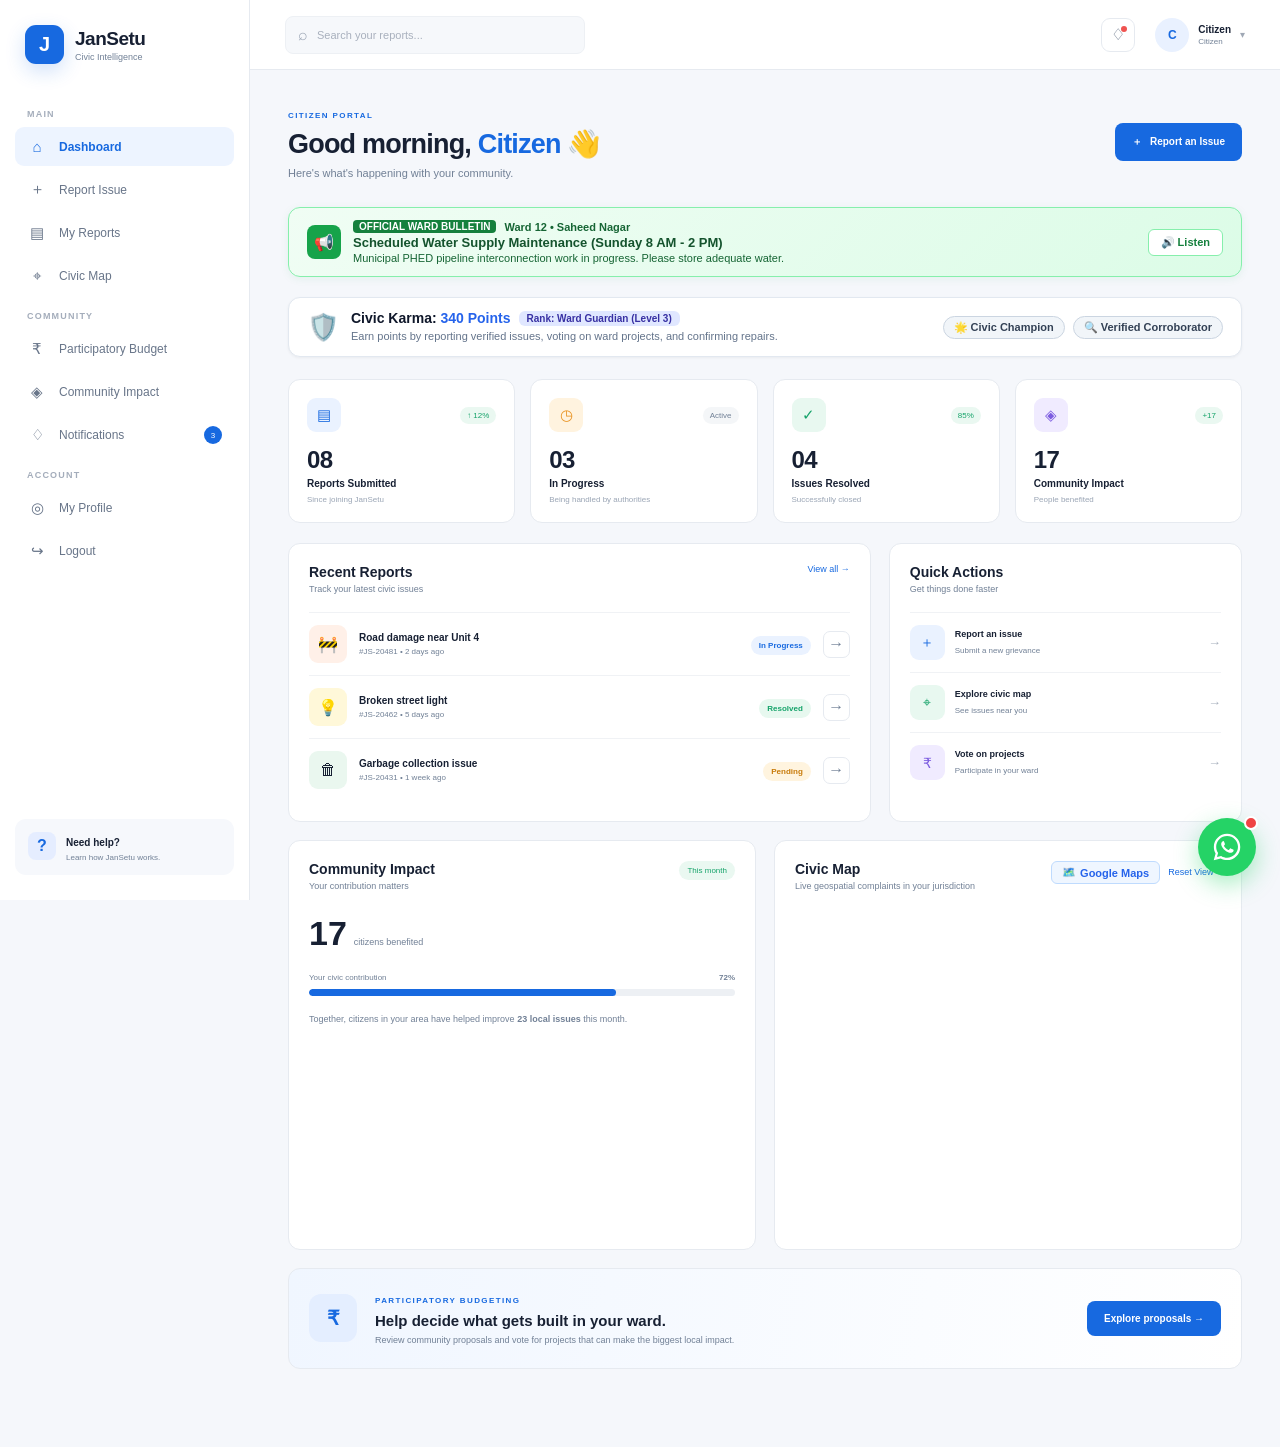
==== citizendashboard.html @ 6d412100 "Fix voice reader synthesis lifecycle and add AI report location auto-detection with manual override " ====
<!DOCTYPE html>
<html lang="en">

<head>

    <meta charset="UTF-8">

    <meta
        name="viewport"
        content="width=device-width, initial-scale=1.0"
    >

    <meta
        name="description"
        content="JanSetu Citizen Dashboard - Report, track and participate in civic improvement."
    >

    <title>JanSetu | Citizen Dashboard</title>

    <link rel="stylesheet" href="dashboard.css">
    <!-- Leaflet CSS for Interactive Civic Map -->
    <link rel="stylesheet" href="https://unpkg.com/leaflet@1.9.4/dist/leaflet.css" integrity="sha256-p4NxAoJBhIIN+hmNHrzRCf9tD/miZyoHS5obTRR9BMY=" crossorigin="" />
</head>


<body>


<!-- =========================================
     MOBILE OVERLAY
========================================= -->

<div
    class="sidebar-overlay"
    id="sidebarOverlay"
    onclick="closeSidebar()">
</div>


<!-- =========================================
     SIDEBAR
========================================= -->

<aside class="sidebar" id="sidebar">

    <div class="brand">

        <div class="brand-mark">
            J
        </div>

        <div>

            <h2>JanSetu</h2>

            <span>
                Civic Intelligence
            </span>

        </div>

    </div>


    <!-- Navigation -->

    <nav class="sidebar-nav">

        <p class="nav-title">
            MAIN
        </p>


        <a
            href="#"
            class="nav-link active"
            onclick="showSection('overview', this)"
        >

            <span class="nav-icon">⌂</span>

            Dashboard

        </a>


        <a
            href="report.html"
            class="nav-link"
        >

            <span class="nav-icon">＋</span>

            Report Issue

        </a>


        <a
            href="#reports"
            class="nav-link"
            onclick="showSection('reports', this)"
        >

            <span class="nav-icon">▤</span>

            My Reports

        </a>


        <a
            href="#map"
            class="nav-link"
            onclick="showSection('map', this)"
        >

            <span class="nav-icon">⌖</span>

            Civic Map

        </a>


        <p class="nav-title">
            COMMUNITY
        </p>


        <a
            href="#budget"
            class="nav-link"
            onclick="showSection('budget', this)"
        >

            <span class="nav-icon">₹</span>

            Participatory Budget

        </a>


        <a
            href="#impact"
            class="nav-link"
            onclick="showSection('impact', this)"
        >

            <span class="nav-icon">◈</span>

            Community Impact

        </a>


        <a
            href="#notifications"
            class="nav-link"
            onclick="showSection('notifications', this)"
        >

            <span class="nav-icon">♢</span>

            Notifications

            <span class="notification-count">
                3
            </span>

        </a>


        <p class="nav-title">
            ACCOUNT
        </p>


        <a
            href="#"
            class="nav-link"
            onclick="showToast('Profile settings coming soon.')"
        >

            <span class="nav-icon">◎</span>

            My Profile

        </a>


        <a
            href="#"
            class="nav-link"
            onclick="logout()"
        >

            <span class="nav-icon">↪</span>

            Logout

        </a>

    </nav>


    <!-- Sidebar bottom -->

    <div class="sidebar-bottom">

        <div class="help-card">

            <div class="help-icon">
                ?
            </div>

            <div>

                <strong>
                    Need help?
                </strong>

                <p>
                    Learn how JanSetu works.
                </p>

            </div>

        </div>

    </div>

</aside>


<!-- =========================================
     MAIN CONTENT
========================================= -->

<div class="main-wrapper">


    <!-- =====================================
         TOPBAR
    ====================================== -->

    <header class="topbar">

        <button
            class="mobile-menu-btn"
            onclick="toggleSidebar()"
            aria-label="Open menu"
        >
            ☰
        </button>


        <div class="topbar-search">

            <span>
                ⌕
            </span>

            <input
                type="search"
                id="searchInput"
                placeholder="Search your reports..."
            >

        </div>


        <div class="topbar-actions">


            <!-- Notification -->

            <button
                class="icon-btn notification-btn"
                onclick="toggleNotifications()"
                aria-label="Notifications"
            >

                ♢

                <span class="notification-dot">
                </span>

            </button>


            <!-- Profile -->

            <div
                class="user-profile"
                onclick="toggleProfileMenu()"
            >

                <div class="avatar">
                    C
                </div>

                <div class="user-info">

                    <strong id="userName">
                        Citizen
                    </strong>

                    <span>
                        Citizen
                    </span>

                </div>

                <span class="profile-arrow">
                    ▾
                </span>

            </div>


            <!-- Profile dropdown -->

            <div
                class="profile-menu"
                id="profileMenu"
            >

                <div class="profile-menu-header">

                    <div class="avatar large">
                        C
                    </div>

                    <div>

                        <strong>
                            Citizen
                        </strong>

                        <span id="profileEmail">
                            citizen@jansetu.in
                        </span>

                    </div>

                </div>


                <button
                    onclick="showToast('Profile settings coming soon.')"
                >
                    ⚙ Settings
                </button>


                <button onclick="logout()">
                    ↪ Logout
                </button>

            </div>

        </div>

    </header>


    <!-- =====================================
         CONTENT
    ====================================== -->

    <main class="content">


        <!-- =================================
             OVERVIEW
        ================================== -->

        <section
            class="dashboard-section"
            id="overview"
        >


            <!-- Welcome -->

            <div class="welcome-row">

                <div>

                    <span class="eyebrow">
                        CITIZEN PORTAL
                    </span>

                    <h1>
                        Good morning, <span id="welcomeName">
                            Citizen
                        </span> 👋
                    </h1>

                    <p>
                        Here's what's happening with your community.
                    </p>

                </div>


                <a
                    href="report.html"
                    class="primary-btn"
                >

                    <span>＋</span>

                    Report an Issue

                </a>

            </div>

            <!-- =================================
                 WARD COMMUNITY BULLETIN & ALERTS
            ================================== -->
            <div id="wardBulletinContainer" style="margin-bottom: 20px; background: linear-gradient(135deg, #f0fdf4 0%, #dcfce7 100%); border: 1px solid #86efac; border-radius: 12px; padding: 12px 18px; display: flex; align-items: center; justify-content: space-between; gap: 15px; box-shadow: 0 2px 8px rgba(22, 163, 74, 0.08);">
                <div style="display: flex; align-items: center; gap: 12px; flex: 1;">
                    <div style="background: #16a34a; color: #fff; width: 34px; height: 34px; border-radius: 8px; display: flex; align-items: center; justify-content: center; font-size: 16px; flex-shrink: 0;">
                        📢
                    </div>
                    <div>
                        <div style="display: flex; align-items: center; gap: 8px; margin-bottom: 2px;">
                            <span style="font-size: 10px; font-weight: 800; text-transform: uppercase; background: #15803d; color: #fff; padding: 1px 6px; border-radius: 4px;">Official Ward Bulletin</span>
                            <span id="bulletinWardTag" style="font-size: 11px; font-weight: 600; color: #166534;">Ward 12 • Saheed Nagar</span>
                        </div>
                        <strong id="bulletinHeadline" style="font-size: 13px; color: #14532d; display: block;">Scheduled Water Supply Maintenance (Sunday 8 AM - 2 PM)</strong>
                        <p id="bulletinMessage" style="font-size: 11px; color: #166534; margin: 2px 0 0;">Municipal PHED pipeline interconnection work in progress. Please store adequate water.</p>
                    </div>
                </div>
                <div style="display: flex; align-items: center; gap: 8px; flex-shrink: 0;">
                    <button onclick="JanSetuBulletin.speakCurrentBulletin()" style="background: #ffffff; border: 1px solid #86efac; color: #15803d; padding: 6px 12px; border-radius: 6px; font-size: 11px; font-weight: 700; cursor: pointer; display: inline-flex; align-items: center; gap: 4px;">
                        🔊 Listen
                    </button>
                </div>
            </div>

            <!-- =================================
                 CIVIC KARMA & GAMIFICATION BADGE
            ================================== -->
            <div style="margin-bottom: 22px; background: #ffffff; border: 1px solid #e2e8f0; border-radius: 12px; padding: 12px 18px; display: flex; align-items: center; justify-content: space-between; flex-wrap: wrap; gap: 12px; box-shadow: 0 1px 3px rgba(0,0,0,0.05);">
                <div style="display: flex; align-items: center; gap: 12px;">
                    <div style="font-size: 26px;">🛡️</div>
                    <div>
                        <div style="display: flex; align-items: center; gap: 8px;">
                            <strong style="font-size: 14px; color: #0f172a;">Civic Karma: <span id="karmaScoreDisplay" style="color: #2563eb;">340 Points</span></strong>
                            <span style="background: #e0e7ff; color: #3730a3; font-size: 10px; font-weight: 700; padding: 2px 8px; border-radius: 6px;">Rank: Ward Guardian (Level 3)</span>
                        </div>
                        <span style="font-size: 11px; color: #64748b;">Earn points by reporting verified issues, voting on ward projects, and confirming repairs.</span>
                    </div>
                </div>
                <div style="display: flex; gap: 8px;">
                    <span style="background: #f1f5f9; color: #334155; border: 1px solid #cbd5e1; font-size: 11px; font-weight: 600; padding: 4px 10px; border-radius: 16px;">🌟 Civic Champion</span>
                    <span style="background: #f1f5f9; color: #334155; border: 1px solid #cbd5e1; font-size: 11px; font-weight: 600; padding: 4px 10px; border-radius: 16px;">🔍 Verified Corroborator</span>
                </div>
            </div>

            <!-- =================================
                 STATS
            ================================== -->
            <div class="stats-grid">


                <div class="stat-card">

                    <div class="stat-top">

                        <div class="stat-icon blue">
                            ▤
                        </div>

                        <span class="trend positive">
                            ↑ 12%
                        </span>

                    </div>

                    <h2>
                        08
                    </h2>

                    <p>
                        Reports Submitted
                    </p>

                    <span class="stat-description">
                        Since joining JanSetu
                    </span>

                </div>


                <div class="stat-card">

                    <div class="stat-top">

                        <div class="stat-icon orange">
                            ◷
                        </div>

                        <span class="trend">
                            Active
                        </span>

                    </div>

                    <h2>
                        03
                    </h2>

                    <p>
                        In Progress
                    </p>

                    <span class="stat-description">
                        Being handled by authorities
                    </span>

                </div>


                <div class="stat-card">

                    <div class="stat-top">

                        <div class="stat-icon green">
                            ✓
                        </div>

                        <span class="trend positive">
                            85%
                        </span>

                    </div>

                    <h2>
                        04
                    </h2>

                    <p>
                        Issues Resolved
                    </p>

                    <span class="stat-description">
                        Successfully closed
                    </span>

                </div>


                <div class="stat-card">

                    <div class="stat-top">

                        <div class="stat-icon purple">
                            ◈
                        </div>

                        <span class="trend positive">
                            +17
                        </span>

                    </div>

                    <h2>
                        17
                    </h2>

                    <p>
                        Community Impact
                    </p>

                    <span class="stat-description">
                        People benefited
                    </span>

                </div>

            </div>


            <!-- =================================
                 MAIN GRID
            ================================== -->

            <div class="dashboard-grid">


                <!-- Recent reports -->

                <div
                    class="card reports-card"
                    id="reports"
                >

                    <div class="card-header">

                        <div>

                            <h2>
                                Recent Reports
                            </h2>

                            <p>
                                Track your latest civic issues
                            </p>

                        </div>

                        <button
                            class="text-btn"
                            onclick="showSection('reports')"
                        >
                            View all →
                        </button>

                    </div>


                    <div class="reports-list">


                        <!-- Report 1 -->

                        <div class="report-row">

                            <div class="report-category road">
                                🚧
                            </div>

                            <div class="report-details">

                                <h3>
                                    Road damage near Unit 4
                                </h3>

                                <p>
                                    #JS-20481 • 2 days ago
                                </p>

                            </div>

                            <div class="report-status">

                                <span class="status in-progress">
                                    In Progress
                                </span>

                            </div>

                            <button
                                class="arrow-btn"
                                onclick="viewReport('JS-20481')"
                            >
                                →
                            </button>

                        </div>


                        <!-- Report 2 -->

                        <div class="report-row">

                            <div class="report-category light">
                                💡
                            </div>

                            <div class="report-details">

                                <h3>
                                    Broken street light
                                </h3>

                                <p>
                                    #JS-20462 • 5 days ago
                                </p>

                            </div>

                            <div class="report-status">

                                <span class="status resolved">
                                    Resolved
                                </span>

                            </div>

                            <button
                                class="arrow-btn"
                                onclick="viewReport('JS-20462')"
                            >
                                →
                            </button>

                        </div>


                        <!-- Report 3 -->

                        <div class="report-row">

                            <div class="report-category waste">
                                🗑
                            </div>

                            <div class="report-details">

                                <h3>
                                    Garbage collection issue
                                </h3>

                                <p>
                                    #JS-20431 • 1 week ago
                                </p>

                            </div>

                            <div class="report-status">

                                <span class="status pending">
                                    Pending
                                </span>

                            </div>

                            <button
                                class="arrow-btn"
                                onclick="viewReport('JS-20431')"
                            >
                                →
                            </button>

                        </div>


                    </div>

                </div>


                <!-- Quick actions -->

                <div class="card quick-card">

                    <div class="card-header">

                        <div>

                            <h2>
                                Quick Actions
                            </h2>

                            <p>
                                Get things done faster
                            </p>

                        </div>

                    </div>


                    <div class="quick-actions">


                        <a
                            href="report.html"
                            class="quick-action"
                        >

                            <div class="quick-icon blue">
                                ＋
                            </div>

                            <div>

                                <strong>
                                    Report an issue
                                </strong>

                                <span>
                                    Submit a new grievance
                                </span>

                            </div>

                            <span>
                                →
                            </span>

                        </a>


                        <button
                            class="quick-action"
                            onclick="showSection('map')"
                        >

                            <div class="quick-icon green">
                                ⌖
                            </div>

                            <div>

                                <strong>
                                    Explore civic map
                                </strong>

                                <span>
                                    See issues near you
                                </span>

                            </div>

                            <span>
                                →
                            </span>

                        </button>


                        <button
                            class="quick-action"
                            onclick="showSection('budget')"
                        >

                            <div class="quick-icon purple">
                                ₹
                            </div>

                            <div>

                                <strong>
                                    Vote on projects
                                </strong>

                                <span>
                                    Participate in your ward
                                </span>

                            </div>

                            <span>
                                →
                            </span>

                        </button>


                    </div>

                </div>

            </div>


            <!-- =================================
                 IMPACT + MAP
            ================================== -->

            <div class="lower-grid">


                <!-- Community impact -->

                <div
                    class="card impact-card"
                    id="impact"
                >

                    <div class="card-header">

                        <div>

                            <h2>
                                Community Impact
                            </h2>

                            <p>
                                Your contribution matters
                            </p>

                        </div>

                        <span class="impact-badge">
                            This month
                        </span>

                    </div>


                    <div class="impact-content">

                        <div class="impact-number">

                            <strong>
                                17
                            </strong>

                            <span>
                                citizens benefited
                            </span>

                        </div>


                        <div class="impact-bar">

                            <div class="bar-label">

                                <span>
                                    Your civic contribution
                                </span>

                                <strong>
                                    72%
                                </strong>

                            </div>

                            <div class="progress-bar">

                                <div
                                    class="progress-value"
                                    style="width:72%"
                                >
                                </div>

                            </div>

                        </div>


                        <p class="impact-message">

                            Together, citizens in your area have
                            helped improve <strong>23 local issues</strong>
                            this month.

                        </p>

                    </div>

                </div>


                <!-- Civic map -->

                <div
                    class="card map-card"
                    id="map"
                >

                    <div class="card-header">

                        <div>

                            <h2>
                                Civic Map
                            </h2>

                            <p>
                                Live geospatial complaints in your jurisdiction
                            </p>

                        </div>

                        <div style="display: flex; gap: 8px; align-items: center;">
                            <span style="background: #eff6ff; color: #2563eb; padding: 4px 10px; border-radius: 6px; font-weight: 700; font-size: 11px; border: 1px solid #bfdbfe; display: inline-flex; align-items: center; gap: 4px;">
                                <span>🗺️</span> Google Maps
                            </span>
                            <button
                                class="text-btn"
                                onclick="if (citizenMapHandle && citizenMapHandle.engine === 'leaflet') { citizenMapHandle.map.setView([20.2961, 85.8245], 14); } else if (citizenMapHandle && citizenMapHandle.engine === 'google') { citizenMapHandle.map.setCenter({lat: 20.2961, lng: 85.8245}); citizenMapHandle.map.setZoom(14); }"
                            >
                                Reset View ⌖
                            </button>
                        </div>

                    </div>

                    <!-- Live Leaflet Map -->
                    <div id="citizenLeafletMap" style="height: 320px; width: 100%; border-radius: 12px; margin-top: 12px; z-index: 1;"></div>

                </div>

            </div>


            <!-- =================================
                 BUDGET
            ================================== -->

            <div
                class="card budget-card"
                id="budget"
            >

                <div class="budget-content">

                    <div class="budget-icon">
                        ₹
                    </div>

                    <div class="budget-info">

                        <span class="eyebrow">
                            PARTICIPATORY BUDGETING
                        </span>

                        <h2>
                            Help decide what gets built in your ward.
                        </h2>

                        <p>
                            Review community proposals and vote for
                            projects that can make the biggest local impact.
                        </p>

                    </div>

                    <button
                        class="primary-btn"
                        onclick="showBudget()"
                    >
                        Explore proposals →
                    </button>

                </div>

            </div>


        </section>


        <!-- =================================
             PARTICIPATORY BUDGETING SECTION
        ================================== -->

        <section
            class="dashboard-section hidden-section"
            id="budgetSection"
        >

            <div class="page-heading">

                <span class="eyebrow">
                    CIVIC PARTICIPATION
                </span>

                <h1>
                    Participatory Budgeting
                </h1>

                <p>
                    Vote on municipal fund allocations for local infrastructure projects in Ward 12.
                </p>

            </div>

            <div
                class="budget-grid"
                id="budgetProjectsGrid"
                style="display: grid; grid-template-columns: repeat(auto-fit, minmax(280px, 1fr)); gap: 18px; margin-top: 20px;"
            >
                <!-- Dynamically filled with project cards and voting buttons -->
            </div>

        </section>


        <!-- =================================
             NOTIFICATIONS
        ================================== -->

        <section
            class="dashboard-section hidden-section"
            id="notifications"
        >

            <div class="page-heading">

                <span class="eyebrow">
                    UPDATES
                </span>

                <h1>
                    Notifications
                </h1>

                <p>
                    Stay updated about your civic reports.
                </p>

            </div>


            <div class="card notifications-card">

                <div class="notification-item unread">

                    <div class="notification-icon green">
                        ✓
                    </div>

                    <div>

                        <strong>
                            Your street light complaint was resolved.
                        </strong>

                        <p>
                            Report #JS-20462 has been marked as resolved.
                        </p>

                        <small>
                            2 hours ago
                        </small>

                    </div>

                </div>


                <div class="notification-item unread">

                    <div class="notification-icon blue">
                        ↻
                    </div>

                    <div>

                        <strong>
                            Your road complaint is being reviewed.
                        </strong>

                        <p>
                            An officer has started working on #JS-20481.
                        </p>

                        <small>
                            Yesterday
                        </small>

                    </div>

                </div>


                <div class="notification-item">

                    <div class="notification-icon purple">
                        ₹
                    </div>

                    <div>

                        <strong>
                            New budget proposals are available.
                        </strong>

                        <p>
                            Your ward has 5 proposals open for voting.
                        </p>

                        <small>
                            2 days ago
                        </small>

                    </div>

                </div>

            </div>

        </section>


        <!-- =================================
             FULL REPORTS
        ================================== -->

        <section
            class="dashboard-section hidden-section"
            id="allReports"
        >

            <div class="page-heading">

                <span class="eyebrow">
                    MY ACTIVITY
                </span>

                <h1>
                    My Reports
                </h1>

                <p>
                    Track all your submitted civic grievances.
                </p>

            </div>


            <div class="card">

                <div class="filter-row">

                    <button
                        class="filter-btn active"
                        onclick="filterReports('all', this)"
                    >
                        All
                    </button>

                    <button
                        class="filter-btn"
                        onclick="filterReports('pending', this)"
                    >
                        Pending
                    </button>

                    <button
                        class="filter-btn"
                        onclick="filterReports('progress', this)"
                    >
                        In Progress
                    </button>

                    <button
                        class="filter-btn"
                        onclick="filterReports('resolved', this)"
                    >
                        Resolved
                    </button>

                </div>


                <div id="allReportsList">

                    <div
                        class="full-report"
                        data-status="progress"
                    >

                        <div class="full-report-icon road">
                            🚧
                        </div>

                        <div class="full-report-info">

                            <h3>
                                Road damage near Unit 4
                            </h3>

                            <p>
                                #JS-20481 • Road & Infrastructure
                            </p>

                        </div>

                        <span class="status in-progress">
                            In Progress
                        </span>

                        <button
                            class="outline-btn"
                            onclick="viewReport('JS-20481')"
                        >
                            Track
                        </button>

                    </div>


                    <div
                        class="full-report"
                        data-status="resolved"
                    >

                        <div class="full-report-icon light">
                            💡
                        </div>

                        <div class="full-report-info">

                            <h3>
                                Broken street light
                            </h3>

                            <p>
                                #JS-20462 • Street Lighting
                            </p>

                        </div>

                        <span class="status resolved">
                            Resolved
                        </span>

                        <button
                            class="outline-btn"
                            onclick="viewReport('JS-20462')"
                        >
                            View
                        </button>

                    </div>


                    <div
                        class="full-report"
                        data-status="pending"
                    >

                        <div class="full-report-icon waste">
                            🗑
                        </div>

                        <div class="full-report-info">

                            <h3>
                                Garbage collection issue
                            </h3>

                            <p>
                                #JS-20431 • Waste Management
                            </p>

                        </div>

                        <span class="status pending">
                            Pending
                        </span>

                        <button
                            class="outline-btn"
                            onclick="viewReport('JS-20431')"
                        >
                            Track
                        </button>

                    </div>

                </div>

            </div>

        </section>


    </main>


    <!-- =========================================
         REPORT DETAILS MODAL
    ========================================== -->

    <div
        class="detail-modal"
        id="detailModal"
    >

        <div class="detail-box">

            <button
                class="modal-close"
                onclick="closeDetails()"
            >
                ×
            </button>


            <span class="eyebrow">
                REPORT DETAILS
            </span>

            <h2 id="detailTitle">
                Road damage near Unit 4
            </h2>

            <p
                class="detail-id"
                id="detailId"
            >
                #JS-20481
            </p>


            <div class="timeline">

                <div class="timeline-item completed">

                    <span>
                        ✓
                    </span>

                    <div>

                        <strong>
                            Report Submitted
                        </strong>

                        <p>
                            Your complaint was received.
                        </p>

                    </div>

                </div>


                <div class="timeline-item completed">

                    <span>
                        ✓
                    </span>

                    <div>

                        <strong>
                            AI Triage Completed
                        </strong>

                        <p>
                            Issue classified and routed.
                        </p>

                    </div>

                </div>


                <div class="timeline-item active">

                    <span>
                        ●
                    </span>

                    <div>

                        <strong>
                            Department Review
                        </strong>

                        <p>
                            Assigned officer is reviewing the issue.
                        </p>

                    </div>

                </div>


                <div class="timeline-item">

                    <span>
                        ○
                    </span>

                    <div>

                        <strong>
                            Resolution
                        </strong>

                        <p id="modalResolutionTimelineText">
                            Awaiting resolution evidence.
                        </p>

                    </div>

                </div>

            </div>

            <!-- Concerned Authorities & Contractor Details -->
            <div id="modalAuthoritySection" style="margin: 16px 0; padding: 14px; background: #f8fafc; border: 1px solid #e2e8f0; border-radius: 10px;">
                <div style="font-size: 11px; font-weight: 700; color: #475569; text-transform: uppercase; margin-bottom: 8px; display: flex; align-items: center; gap: 4px;">
                    <span>🏛️</span> Assigned Authorities & Contractor
                </div>
                <div style="display: grid; grid-template-columns: 1fr 1fr; gap: 10px; font-size: 12px;">
                    <div>
                        <span style="color: #64748b; font-size: 11px; display: block;">Nodal Officer:</span>
                        <strong id="modalOfficerName" style="color: #0f172a;">Er. Rajesh Mohapatra (EE)</strong>
                        <small id="modalOfficerContact" style="color: #2563eb; display: block;">📞 0674-2548900</small>
                    </div>
                    <div>
                        <span style="color: #64748b; font-size: 11px; display: block;">Contractor / Agency:</span>
                        <strong id="modalContractorName" style="color: #0f172a;">Apex Civic Infra Ltd.</strong>
                        <small id="modalWorkOrderId" style="color: #16a34a; display: block;">Order #WO-2026-881</small>
                    </div>
                </div>
                <div style="margin-top: 8px; padding-top: 8px; border-top: 1px dashed #cbd5e1; font-size: 11px; display: flex; justify-content: space-between; align-items: center;">
                    <span>🗳️ <strong>Ward Councillor:</strong> <span id="modalCouncillorName">Smt. Jayashree Das (Ward 12)</span></span>
                    <span style="color: #ea580c; font-weight: 600;">SLA: <span id="modalSlaTarget">24 Hours</span></span>
                </div>
            </div>

            <!-- Official Resolution Evidence (Before & After) -->
            <div id="modalEvidenceProofSection" style="margin: 16px 0; padding: 14px; background: #f0fdf4; border: 1px solid #bbf7d0; border-radius: 10px;">
                <div style="display: flex; justify-content: space-between; align-items: center; margin-bottom: 8px;">
                    <span style="font-size: 11px; font-weight: 700; color: #166534; text-transform: uppercase;">📸 Resolution Proof Evidence</span>
                    <span id="modalProofBadge" class="status resolved" style="font-size: 10px; padding: 2px 8px;">Official Proof Verified ✓</span>
                </div>
                <div style="display: grid; grid-template-columns: 1fr 1fr; gap: 10px;">
                    <div>
                        <span style="font-size: 11px; color: #64748b; display: block; margin-bottom: 4px;">Before (Initial Report):</span>
                        <img id="modalBeforeImg" src="https://images.unsplash.com/photo-1515162816999-a0c47dc192f7?w=400" alt="Before" style="width: 100%; height: 110px; object-fit: cover; border-radius: 8px; border: 1px solid #cbd5e1;">
                    </div>
                    <div>
                        <span style="font-size: 11px; color: #166534; font-weight: 600; display: block; margin-bottom: 4px;">After (Completed Fix):</span>
                        <img id="modalAfterImg" src="https://images.unsplash.com/photo-1590496793929-36417d3117de?w=400" alt="After" style="width: 100%; height: 110px; object-fit: cover; border-radius: 8px; border: 1px solid #86efac;">
                    </div>
                </div>
            </div>

            <!-- Citizen Community Reviews & Verification (Amazon Style) -->
            <div id="modalReviewsSection" style="margin: 16px 0; padding: 14px; background: #ffffff; border: 1px solid #e2e8f0; border-radius: 10px;">
                <div style="display: flex; justify-content: space-between; align-items: center; margin-bottom: 10px;">
                    <div>
                        <h4 style="font-size: 13px; font-weight: 700; color: #0f172a; margin: 0;">Citizen Reviews & Verification</h4>
                        <span id="modalReviewStats" style="font-size: 11px; color: #64748b;">⭐⭐⭐⭐⭐ 4.8 / 5 Rating</span>
                    </div>
                    <button type="button" onclick="toggleCitizenReviewForm()" style="background: #2563eb; color: #fff; font-size: 11px; font-weight: 700; padding: 5px 12px; border: none; border-radius: 6px; cursor: pointer;">
                        + Write Review
                    </button>
                </div>

                <!-- Review Form -->
                <div id="citizenReviewFormBox" style="display: none; background: #f8fafc; padding: 12px; border-radius: 8px; border: 1px solid #cbd5e1; margin-bottom: 12px;">
                    <div style="display: flex; gap: 8px; align-items: center; margin-bottom: 8px; flex-wrap: wrap;">
                        <select id="citizenReviewRating" style="padding: 4px 8px; border-radius: 6px; font-size: 11px; border: 1px solid #cbd5e1;">
                            <option value="5">⭐⭐⭐⭐⭐ (5 - Perfect Fix)</option>
                            <option value="4">⭐⭐⭐⭐ (4 - Good)</option>
                            <option value="3">⭐⭐⭐ (3 - Acceptable)</option>
                            <option value="2">⭐⭐ (2 - Substandard)</option>
                            <option value="1">⭐ (1 - Still Broken)</option>
                        </select>
                        <select id="citizenReviewVerified" style="padding: 4px 8px; border-radius: 6px; font-size: 11px; border: 1px solid #cbd5e1;">
                            <option value="1">✅ Confirmed Fixed</option>
                            <option value="0">❌ Still Broken / Dispute</option>
                        </select>
                    </div>
                    <textarea id="citizenReviewComment" rows="2" placeholder="Share your on-ground feedback and verification details..." style="width: 100%; padding: 6px 10px; font-size: 11px; border: 1px solid #cbd5e1; border-radius: 6px; font-family: inherit; margin-bottom: 8px; box-sizing: border-box;"></textarea>
                    <div style="display: flex; justify-content: space-between; align-items: center; flex-wrap: wrap; gap: 8px;">
                        <label style="font-size: 11px; color: #2563eb; cursor: pointer; display: inline-flex; align-items: center; gap: 4px;">
                            <span>📸 Attach Photo Proof</span>
                            <input type="file" id="citizenReviewPhoto" accept="image/*" style="display: none;" onchange="handleReviewPhotoSelected(this)">
                        </label>
                        <span id="citizenReviewPhotoLabel" style="font-size: 10px; color: #16a34a; font-weight: 600;"></span>
                        <div style="display: flex; gap: 6px;">
                            <button type="button" onclick="toggleCitizenReviewForm()" style="padding: 4px 10px; font-size: 11px; font-weight: 600; background: #f1f5f9; color: #475569; border: 1px solid #cbd5e1; border-radius: 6px; cursor: pointer;">
                                Cancel
                            </button>
                            <button type="button" onclick="submitCurrentCitizenReview()" style="padding: 4px 14px; font-size: 11px; font-weight: 700; background: #16a34a; color: #fff; border: none; border-radius: 6px; cursor: pointer;">
                                Post Review
                            </button>
                        </div>
                    </div>
                </div>

                <!-- Reviews Feed -->
                <div id="modalReviewsList" style="display: flex; flex-direction: column; gap: 8px;">
                    <!-- Dynamically populated review cards -->
                </div>
            </div>

            <!-- Modal Issue Voting & Community Impact -->
            <div style="margin: 16px 0; padding: 12px 16px; background: #eff6ff; border-radius: 10px; display: flex; justify-content: space-between; align-items: center; border: 1px solid #bfdbfe;">
                <div>
                    <span style="font-size: 11px; color: #64748b; text-transform: uppercase; font-weight: 700; display: block;">Community Corroboration</span>
                    <strong id="modalImpactCount" style="font-size: 15px; color: #1e3a8a;">17 Votes</strong>
                </div>
                <button id="modalSupportBtn" class="primary-btn" onclick="supportCurrentModalGrievance()" style="padding: 8px 16px; font-size: 13px; font-weight: 700; background: #2563eb; color: #fff; border: none; border-radius: 6px; cursor: pointer;">
                    ▲ Upvote Issue (+1)
            </div>

            <!-- Action Bar: Download PDF Receipt & Voice Status -->
            <div style="margin: 16px 0; display: grid; grid-template-columns: 1fr 1.3fr; gap: 10px;">
                <button type="button" onclick="handleDownloadCurrentReceipt()" style="padding: 9px 12px; background: #f8fafc; color: #0284c7; border: 1px solid #bae6fd; border-radius: 8px; font-size: 12px; font-weight: 700; cursor: pointer; display: flex; align-items: center; justify-content: center; gap: 6px;">
                    <span>📥</span> PDF Receipt
                </button>
                <div style="display: flex; gap: 4px;">
                    <select id="modalVoiceLangSelect" style="padding: 8px; border-radius: 8px 0 0 8px; border: 1px solid #cbd5e1; border-right: none; font-size: 11px; background: #fff;">
                        <option value="en">English</option>
                        <option value="hi">हिंदी (Hindi)</option>
                        <option value="or">ଓଡ଼ିଆ (Odia)</option>
                        <option value="bn">বাংলা (Bengali)</option>
                        <option value="ta">தமிழ் (Tamil)</option>
                        <option value="te">తెలుగు (Telugu)</option>
                        <option value="mr">मराठी (Marathi)</option>
                    </select>
                    <button type="button" id="modalVoiceListenBtn" onclick="handleVoiceReadoutModal()" style="flex: 1; padding: 8px 10px; background: #10b981; color: #fff; border: 1px solid #10b981; border-radius: 0 8px 8px 0; font-size: 12px; font-weight: 700; cursor: pointer; display: flex; align-items: center; justify-content: center; gap: 4px;">
                        <span>🔊</span> Listen
                    </button>
                </div>
            </div>
            
            <!-- Live Voice Translation Transcript -->
            <div id="modalVoiceTranscript" style="display: none; margin-bottom: 14px; padding: 10px 14px; background: #f0fdf4; border: 1px solid #bbf7d0; border-radius: 8px; font-size: 11px; color: #166534; line-height: 1.4;">
                <!-- Translated spoken text shown here -->
            </div>

            <button
                class="primary-btn full-width"
                onclick="closeDetails()"
            >
                Done
            </button>

        </div>

    </div>


    <!-- =========================================
         TOAST
    ========================================== -->

    <div
        class="dashboard-toast"
        id="dashboardToast"
    >

        <span>
            ✓
        </span>

        <p id="dashboardToastMessage">
            Success
        </p>

    </div>


    <script src="https://unpkg.com/leaflet@1.9.4/dist/leaflet.js" integrity="sha256-20nQCchB9co0qIjJZRGuk2/Z9VM+kNiyxNV1lvTlZBo=" crossorigin=""></script>
    <script src="maps-adapter.js"></script>
    <script src="api.js"></script>
    <script src="pdf-generator.js"></script>
    <script src="whatsapp-bot.js"></script>
    <script src="dashboard.js"></script>

</body>

</html>
---- dashboard.css ----
/* =========================================
   RESET
========================================= */

* {
    margin: 0;
    padding: 0;
    box-sizing: border-box;
}


:root {

    --primary: #1769e0;
    --primary-dark: #0d4fae;

    --bg: #f5f7fb;
    --white: #ffffff;

    --text: #172033;
    --muted: #718096;
    --light-text: #9aa5b5;

    --border: #e6eaf0;

    --green: #16a36a;
    --orange: #e99322;
    --red: #e05252;
    --purple: #7c5ce0;

    --sidebar-width: 250px;

}


/* =========================================
   BODY
========================================= */

body {

    font-family:
        Inter,
        -apple-system,
        BlinkMacSystemFont,
        "Segoe UI",
        sans-serif;

    background: var(--bg);

    color: var(--text);

    min-height: 100vh;

}


a {
    color: inherit;

    text-decoration: none;
}


button,
input {
    font: inherit;
}


button {
    cursor: pointer;
}


/* =========================================
   SIDEBAR
========================================= */

.sidebar {

    position: fixed;

    top: 0;
    left: 0;
    bottom: 0;

    width: var(--sidebar-width);

    background: var(--white);

    border-right: 1px solid var(--border);

    padding: 25px 15px;

    z-index: 100;

    display: flex;

    flex-direction: column;

}


.brand {

    display: flex;

    align-items: center;

    gap: 11px;

    padding: 0 10px 30px;

}


.brand-mark {

    width: 39px;
    height: 39px;

    border-radius: 11px;

    background: var(--primary);

    color: white;

    display: grid;

    place-items: center;

    font-weight: 800;

    font-size: 20px;

    box-shadow:
        0 7px 20px rgba(23, 105, 224, .2);

}


.brand h2 {

    font-size: 19px;

    letter-spacing: -.5px;

}


.brand span {

    display: block;

    color: var(--muted);

    font-size: 9px;

    margin-top: 2px;

}


/* =========================================
   NAVIGATION
========================================= */

.nav-title {

    color: #a4adbb;

    font-size: 9px;

    font-weight: 700;

    letter-spacing: 1.2px;

    margin: 15px 12px 8px;

}


.nav-link {

    position: relative;

    display: flex;

    align-items: center;

    gap: 12px;

    padding: 11px 12px;

    margin-bottom: 3px;

    border-radius: 9px;

    color: #687589;

    font-size: 12px;

    transition: .2s ease;

}


.nav-link:hover {

    background: #f1f6ff;

    color: var(--primary);

}


.nav-link.active {

    background: #edf4ff;

    color: var(--primary);

    font-weight: 600;

}


.nav-icon {

    width: 20px;

    text-align: center;

    font-size: 15px;

}


.notification-count {

    margin-left: auto;

    min-width: 18px;

    height: 18px;

    border-radius: 50%;

    background: var(--primary);

    color: white;

    display: grid;

    place-items: center;

    font-size: 8px;

}


/* =========================================
   SIDEBAR HELP
========================================= */

.sidebar-bottom {

    margin-top: auto;

}


.help-card {

    display: flex;

    gap: 10px;

    padding: 13px;

    border-radius: 11px;

    background: #f6f8fc;

}


.help-icon {

    width: 28px;
    height: 28px;

    border-radius: 8px;

    background: #e5edff;

    color: var(--primary);

    display: grid;

    place-items: center;

    font-weight: 700;

}


.help-card strong {

    font-size: 10px;

}


.help-card p {

    color: var(--muted);

    font-size: 8px;

    margin-top: 3px;

}


/* =========================================
   MAIN
========================================= */

.main-wrapper {

    margin-left: var(--sidebar-width);

    min-height: 100vh;

}


/* =========================================
   TOPBAR
========================================= */

.topbar {

    height: 70px;

    background: rgba(255,255,255,.95);

    border-bottom: 1px solid var(--border);

    display: flex;

    align-items: center;

    justify-content: space-between;

    padding: 0 35px;

    position: sticky;

    top: 0;

    z-index: 50;

    backdrop-filter: blur(12px);

}


.topbar-search {

    width: 300px;

    display: flex;

    align-items: center;

    gap: 9px;

    background: #f6f8fb;

    border: 1px solid #edf0f4;

    padding: 9px 12px;

    border-radius: 8px;

}


.topbar-search span {

    color: #9ca6b5;

}


.topbar-search input {

    border: none;

    outline: none;

    background: transparent;

    width: 100%;

    font-size: 11px;

    color: var(--text);

}


.topbar-search input::placeholder {

    color: #a8b0bd;

}


.topbar-actions {

    display: flex;

    align-items: center;

    gap: 20px;

    position: relative;

}


.icon-btn {

    width: 34px;
    height: 34px;

    border: 1px solid var(--border);

    background: white;

    border-radius: 9px;

    color: #687589;

    position: relative;

}


.notification-dot {

    position: absolute;

    width: 6px;
    height: 6px;

    border-radius: 50%;

    background: #ef5350;

    top: 7px;
    right: 7px;

}


.user-profile {

    display: flex;

    align-items: center;

    gap: 9px;

    cursor: pointer;

}


.avatar {

    width: 34px;
    height: 34px;

    border-radius: 50%;

    background: #e9f1ff;

    color: var(--primary);

    display: grid;

    place-items: center;

    font-size: 12px;

    font-weight: 700;

}


.avatar.large {

    width: 40px;
    height: 40px;

}


.user-info strong {

    display: block;

    font-size: 10px;

}


.user-info span {

    display: block;

    color: var(--muted);

    font-size: 8px;

    margin-top: 2px;

}


.profile-arrow {

    color: #a0a8b5;

    font-size: 10px;

}


/* =========================================
   PROFILE MENU
========================================= */

.profile-menu {

    position: absolute;

    right: 0;

    top: 48px;

    width: 220px;

    background: white;

    border: 1px solid var(--border);

    border-radius: 12px;

    padding: 10px;

    box-shadow:
        0 15px 40px rgba(30,40,60,.12);

    display: none;

}


.profile-menu.active {

    display: block;

}


.profile-menu-header {

    display: flex;

    align-items: center;

    gap: 10px;

    padding: 8px;

    border-bottom: 1px solid var(--border);

    margin-bottom: 7px;

}


.profile-menu-header strong {

    display: block;

    font-size: 10px;

}


.profile-menu-header span {

    display: block;

    color: var(--muted);

    font-size: 8px;

    margin-top: 3px;

}


.profile-menu button {

    width: 100%;

    border: none;

    background: transparent;

    text-align: left;

    padding: 9px;

    border-radius: 7px;

    color: #586577;

    font-size: 10px;

}


.profile-menu button:hover {

    background: #f5f7fa;

}


/* =========================================
   CONTENT
========================================= */

.content {

    max-width: 1450px;

    margin: auto;

    padding: 34px 38px 60px;

}


/* =========================================
   WELCOME
========================================= */

.welcome-row {

    display: flex;

    justify-content: space-between;

    align-items: center;

    margin-bottom: 28px;

}


.eyebrow {

    color: var(--primary);

    font-size: 8px;

    font-weight: 800;

    letter-spacing: 1.4px;

}


.welcome-row h1 {

    font-size: 27px;

    letter-spacing: -.8px;

    margin-top: 6px;

}


.welcome-row h1 span {

    color: var(--primary);

}


.welcome-row p {

    color: var(--muted);

    font-size: 11px;

    margin-top: 7px;

}


/* =========================================
   BUTTONS
========================================= */

.primary-btn {

    border: none;

    background: var(--primary);

    color: white;

    padding: 12px 17px;

    border-radius: 8px;

    font-size: 10px;

    font-weight: 600;

    display: inline-flex;

    align-items: center;

    gap: 8px;

    transition: .2s;

}


.primary-btn:hover {

    background: var(--primary-dark);

    transform: translateY(-1px);

    box-shadow:
        0 8px 20px rgba(23,105,224,.18);

}


.text-btn {

    border: none;

    background: transparent;

    color: var(--primary);

    font-size: 9px;

}


.full-width {

    width: 100%;

    justify-content: center;

}


/* =========================================
   STAT CARDS
========================================= */

.stats-grid {

    display: grid;

    grid-template-columns:
        repeat(4, 1fr);

    gap: 15px;

    margin-bottom: 20px;

}


.stat-card {

    background: white;

    border: 1px solid var(--border);

    border-radius: 12px;

    padding: 18px;

}


.stat-top {

    display: flex;

    justify-content: space-between;

    align-items: center;

    margin-bottom: 14px;

}


.stat-icon {

    width: 34px;
    height: 34px;

    border-radius: 9px;

    display: grid;

    place-items: center;

    font-size: 15px;

}


.stat-icon.blue {

    background: #eaf2ff;

    color: var(--primary);

}


.stat-icon.orange {

    background: #fff3df;

    color: var(--orange);

}


.stat-icon.green {

    background: #e8f8f0;

    color: var(--green);

}


.stat-icon.purple {

    background: #f0ebff;

    color: var(--purple);

}


.trend {

    font-size: 8px;

    padding: 4px 7px;

    border-radius: 20px;

    background: #f4f6f8;

    color: var(--muted);

}


.trend.positive {

    background: #eaf8f1;

    color: var(--green);

}


.stat-card h2 {

    font-size: 24px;

    letter-spacing: -.5px;

}


.stat-card p {

    font-size: 10px;

    font-weight: 600;

    margin-top: 4px;

}


.stat-description {

    display: block;

    color: var(--light-text);

    font-size: 8px;

    margin-top: 6px;

}


/* =========================================
   CARDS
========================================= */

.card {

    background: white;

    border: 1px solid var(--border);

    border-radius: 12px;

    padding: 20px;

}


.card-header {

    display: flex;

    justify-content: space-between;

    align-items: flex-start;

    margin-bottom: 18px;

}


.card-header h2 {

    font-size: 14px;

}


.card-header p {

    color: var(--muted);

    font-size: 9px;

    margin-top: 4px;

}


/* =========================================
   DASHBOARD GRID
========================================= */

.dashboard-grid {

    display: grid;

    grid-template-columns: 1.65fr 1fr;

    gap: 18px;

    margin-bottom: 18px;

}


/* =========================================
   REPORTS
========================================= */

.reports-list {

    display: flex;

    flex-direction: column;

}


.report-row {

    display: flex;

    align-items: center;

    gap: 12px;

    padding: 12px 0;

    border-top: 1px solid #f0f2f5;

}


.report-category {

    width: 38px;
    height: 38px;

    border-radius: 9px;

    display: grid;

    place-items: center;

    font-size: 16px;

}


.report-category.road,
.full-report-icon.road {

    background: #fff0e8;

}


.report-category.light,
.full-report-icon.light {

    background: #fff8d9;

}


.report-category.waste,
.full-report-icon.waste {

    background: #eaf7ef;

}


.report-details {

    flex: 1;

}


.report-details h3 {

    font-size: 10px;

}


.report-details p {

    color: var(--muted);

    font-size: 8px;

    margin-top: 4px;

}


.status {

    display: inline-flex;

    padding: 5px 8px;

    border-radius: 20px;

    font-size: 8px;

    font-weight: 600;

}


.status.in-progress {

    background: #eaf2ff;

    color: var(--primary);

}


.status.resolved {

    background: #e7f8ef;

    color: var(--green);

}


.status.pending {

    background: #fff4df;

    color: #c87b0b;

}


.arrow-btn {

    width: 27px;
    height: 27px;

    border: 1px solid var(--border);

    border-radius: 7px;

    background: white;

    color: var(--muted);

}


.arrow-btn:hover {

    border-color: #bdd2f4;

    color: var(--primary);

}


/* =========================================
   QUICK ACTIONS
========================================= */

.quick-actions {

    display: flex;

    flex-direction: column;

}


.quick-action {

    width: 100%;

    border: none;

    border-top: 1px solid #f0f2f5;

    background: transparent;

    display: flex;

    align-items: center;

    gap: 10px;

    padding: 12px 0;

    text-align: left;

    color: var(--text);

}


.quick-action > div:nth-child(2) {

    flex: 1;

}


.quick-icon {

    width: 35px;
    height: 35px;

    border-radius: 9px;

    display: grid;

    place-items: center;

    font-size: 14px;

}


.quick-icon.blue {

    background: #eaf2ff;

    color: var(--primary);

}


.quick-icon.green {

    background: #e8f8f0;

    color: var(--green);

}


.quick-icon.purple {

    background: #f0ebff;

    color: var(--purple);

}


.quick-action strong {

    display: block;

    font-size: 9px;

}


.quick-action span {

    color: var(--muted);

    font-size: 8px;

}


.quick-action > span:last-child {

    color: #aab2bf;

    font-size: 13px;

}


/* =========================================
   LOWER GRID
========================================= */

.lower-grid {

    display: grid;

    grid-template-columns: 1fr 1fr;

    gap: 18px;

    margin-bottom: 18px;

}


/* =========================================
   IMPACT
========================================= */

.impact-badge {

    font-size: 8px;

    color: var(--green);

    background: #eaf8f1;

    padding: 5px 8px;

    border-radius: 20px;

}


.impact-content {

    padding-top: 5px;

}


.impact-number {

    display: flex;

    align-items: baseline;

    gap: 7px;

}


.impact-number strong {

    font-size: 34px;

}


.impact-number span {

    color: var(--muted);

    font-size: 9px;

}


.impact-bar {

    margin-top: 20px;

}


.bar-label {

    display: flex;

    justify-content: space-between;

    font-size: 8px;

    color: var(--muted);

    margin-bottom: 7px;

}


.progress-bar {

    height: 7px;

    background: #edf0f4;

    border-radius: 20px;

    overflow: hidden;

}


.progress-value {

    height: 100%;

    background: var(--primary);

    border-radius: inherit;

}


.impact-message {

    color: var(--muted);

    font-size: 9px;

    line-height: 1.6;

    margin-top: 16px;

}


/* =========================================
   MAP
========================================= */

.map-preview {

    height: 160px;

    border-radius: 10px;

    position: relative;

    overflow: hidden;

    background:
        #eef3ed;

}


.map-grid {

    position: absolute;

    inset: 0;

    background-image:

        linear-gradient(
            rgba(255,255,255,.6) 1px,
            transparent 1px
        ),

        linear-gradient(
            90deg,
            rgba(255,255,255,.6) 1px,
            transparent 1px
        );

    background-size: 25px 25px;

}


.map-road {

    position: absolute;

    background: white;

    height: 8px;

    transform-origin: center;

    box-shadow:
        0 0 0 1px #dce4db;

}


.road-one {

    width: 130%;

    top: 55%;

    left: -10%;

    transform: rotate(-15deg);

}


.road-two {

    width: 110%;

    top: 30%;

    left: -5%;

    transform: rotate(30deg);

}


.road-three {

    width: 100%;

    top: 72%;

    left: 5%;

    transform: rotate(15deg);

}


.map-pin {

    position: absolute;

    width: 18px;
    height: 18px;

    border-radius: 50%;

    color: #ef5350;

    background: white;

    display: grid;

    place-items: center;

    font-size: 11px;

    box-shadow:
        0 3px 10px rgba(0,0,0,.15);

}


.pin-one {

    top: 45%;

    left: 30%;

}


.pin-two {

    top: 65%;

    left: 63%;

}


.pin-three {

    top: 22%;

    left: 72%;

}


.map-label {

    position: absolute;

    bottom: 9px;

    left: 9px;

    background: rgba(255,255,255,.92);

    padding: 6px 9px;

    border-radius: 6px;

    font-size: 8px;

    color: #566171;

}


/* =========================================
   BUDGET
========================================= */

.budget-card {

    margin-bottom: 18px;

    background:
        linear-gradient(
            100deg,
            #f0f6ff,
            #ffffff
        );

}


.budget-content {

    display: flex;

    align-items: center;

    gap: 18px;

}


.budget-icon {

    width: 48px;
    height: 48px;

    flex-shrink: 0;

    border-radius: 12px;

    background: #e4eeff;

    color: var(--primary);

    display: grid;

    place-items: center;

    font-size: 20px;

    font-weight: 700;

}


.budget-info {

    flex: 1;

}


.budget-info h2 {

    font-size: 15px;

    margin-top: 5px;

}


.budget-info p {

    color: var(--muted);

    font-size: 9px;

    line-height: 1.5;

    margin-top: 5px;

}


/* =========================================
   HIDDEN SECTIONS
========================================= */

.hidden-section {

    display: none;

}


.page-heading {

    margin-bottom: 20px;

}


.page-heading h1 {

    font-size: 27px;

    margin-top: 5px;

}


.page-heading p {

    color: var(--muted);

    font-size: 11px;

    margin-top: 6px;

}


/* =========================================
   FILTER
========================================= */

.filter-row {

    display: flex;

    gap: 7px;

    margin-bottom: 15px;

}


.filter-btn {

    border: 1px solid var(--border);

    background: white;

    color: var(--muted);

    padding: 7px 12px;

    border-radius: 7px;

    font-size: 9px;

}


.filter-btn.active {

    background: #eaf2ff;

    color: var(--primary);

    border-color: #d3e2fc;

}


/* =========================================
   FULL REPORT
========================================= */

.full-report {

    display: flex;

    align-items: center;

    gap: 12px;

    padding: 14px 0;

    border-top: 1px solid #f0f2f5;

}


.full-report-icon {

    width: 40px;
    height: 40px;

    border-radius: 9px;

    display: grid;

    place-items: center;

}


.full-report-info {

    flex: 1;

}


.full-report-info h3 {

    font-size: 10px;

}


.full-report-info p {

    color: var(--muted);

    font-size: 8px;

    margin-top: 4px;

}


.outline-btn {

    border: 1px solid #d5e2f8;

    background: white;

    color: var(--primary);

    padding: 7px 11px;

    border-radius: 7px;

    font-size: 8px;

}


/* =========================================
   NOTIFICATIONS
========================================= */

.notification-item {

    display: flex;

    gap: 13px;

    padding: 15px 5px;

    border-bottom: 1px solid #f0f2f5;

}


.notification-item.unread {

    background: #fafcff;

}


.notification-icon {

    width: 36px;
    height: 36px;

    border-radius: 9px;

    display: grid;

    place-items: center;

    flex-shrink: 0;

}


.notification-icon.green {

    background: #e8f8f0;

    color: var(--green);

}


.notification-icon.blue {

    background: #eaf2ff;

    color: var(--primary);

}


.notification-icon.purple {

    background: #f0ebff;

    color: var(--purple);

}


.notification-item strong {

    font-size: 10px;

}


.notification-item p {

    color: var(--muted);

    font-size: 9px;

    margin-top: 4px;

}


.notification-item small {

    display: block;

    color: #a3acb9;

    font-size: 8px;

    margin-top: 5px;

}


/* =========================================
   DETAIL MODAL
========================================= */

.detail-modal {

    position: fixed;

    inset: 0;

    background: rgba(10,20,35,.48);

    display: none;

    align-items: center;

    justify-content: center;

    z-index: 300;

    padding: 20px;

}


.detail-modal.active {

    display: flex;

}


.detail-box {
    width: 100%;
    max-width: 540px;
    max-height: 88vh;
    overflow-y: auto;
    background: white;
    border-radius: 16px;
    padding: 24px;
    position: relative;
    box-shadow: 0 25px 70px rgba(0,0,0,.25);
    scrollbar-width: thin;
}


.detail-box h2 {

    font-size: 19px;

    margin-top: 7px;

}


.detail-id {

    color: var(--muted);

    font-size: 9px;

    margin-top: 4px;

}


.modal-close {

    position: absolute;

    top: 15px;

    right: 15px;

    width: 30px;
    height: 30px;

    border: none;

    background: #f4f6f8;

    border-radius: 7px;

    font-size: 18px;

    color: #6c7787;

}


/* =========================================
   TIMELINE
========================================= */

.timeline {

    margin: 25px 0;

}


.timeline-item {

    position: relative;

    display: flex;

    gap: 12px;

    padding-bottom: 20px;

}


.timeline-item:not(:last-child)::after {

    content: "";

    position: absolute;

    left: 10px;

    top: 22px;

    width: 1px;

    height: calc(100% - 8px);

    background: #e3e7ed;

}


.timeline-item > span {

    width: 21px;
    height: 21px;

    border-radius: 50%;

    display: grid;

    place-items: center;

    background: #eef1f4;

    color: #9aa4b2;

    font-size: 9px;

    z-index: 1;

}


.timeline-item.completed > span {

    background: #e6f7ef;

    color: var(--green);

}


.timeline-item.active > span {

    background: #eaf2ff;

    color: var(--primary);

}


.timeline-item strong {

    font-size: 10px;

}


.timeline-item p {

    color: var(--muted);

    font-size: 8px;

    margin-top: 3px;

}


/* =========================================
   TOAST
========================================= */

.dashboard-toast {

    position: fixed;

    right: 25px;

    bottom: 25px;

    min-width: 250px;

    background: #172033;

    color: white;

    border-radius: 10px;

    padding: 12px 15px;

    display: flex;

    align-items: center;

    gap: 10px;

    box-shadow:
        0 12px 30px rgba(0,0,0,.2);

    transform: translateY(120px);

    opacity: 0;

    transition: .3s;

    z-index: 500;

}


.dashboard-toast.active {

    transform: translateY(0);

    opacity: 1;

}


.dashboard-toast > span {

    color: #5ed49c;

}


.dashboard-toast p {

    font-size: 9px;

}


/* =========================================
   MOBILE MENU
========================================= */

.mobile-menu-btn {

    display: none;

    border: none;

    background: transparent;

    font-size: 20px;

}


.sidebar-overlay {

    display: none;

}


/* =========================================
   RESPONSIVE
========================================= */

@media (max-width: 1100px) {

    .stats-grid {

        grid-template-columns:
            repeat(2, 1fr);

    }


    .dashboard-grid {

        grid-template-columns: 1fr;

    }

}


@media (max-width: 800px) {

    :root {

        --sidebar-width: 0px;

    }


    .sidebar {

        width: 250px;

        transform: translateX(-100%);

        transition: .3s ease;

    }


    .sidebar.open {

        transform: translateX(0);

    }


    .sidebar-overlay {

        position: fixed;

        inset: 0;

        background: rgba(0,0,0,.35);

        z-index: 90;

    }


    .sidebar-overlay.active {

        display: block;

    }


    .main-wrapper {

        margin-left: 0;

    }


    .mobile-menu-btn {

        display: block;

    }


    .topbar {

        padding: 0 18px;

        gap: 15px;

    }


    .topbar-search {

        flex: 1;

        width: auto;

    }


    .user-info,
    .profile-arrow {

        display: none;

    }


    .content {

        padding: 25px 18px 50px;

    }


    .lower-grid {

        grid-template-columns: 1fr;

    }

}


@media (max-width: 600px) {

    .welcome-row {

        align-items: flex-start;

        flex-direction: column;

        gap: 17px;

    }


    .welcome-row h1 {

        font-size: 23px;

    }


    .stats-grid {

        grid-template-columns: 1fr 1fr;

        gap: 9px;

    }


    .stat-card {

        padding: 13px;

    }


    .stat-card h2 {

        font-size: 21px;

    }


    .stat-description {

        display: none;

    }


    .report-row {

        flex-wrap: wrap;

    }


    .report-status {

        margin-left: 50px;

    }


    .budget-content {

        align-items: flex-start;

        flex-direction: column;

    }


    .budget-content .primary-btn {

        width: 100%;

        justify-content: center;

    }


    .topbar-search {

        display: none;

    }


    .card {

        padding: 16px;

    }


    .full-report {

        flex-wrap: wrap;

    }


    .full-report .status {

        margin-left: 52px;

    }

}
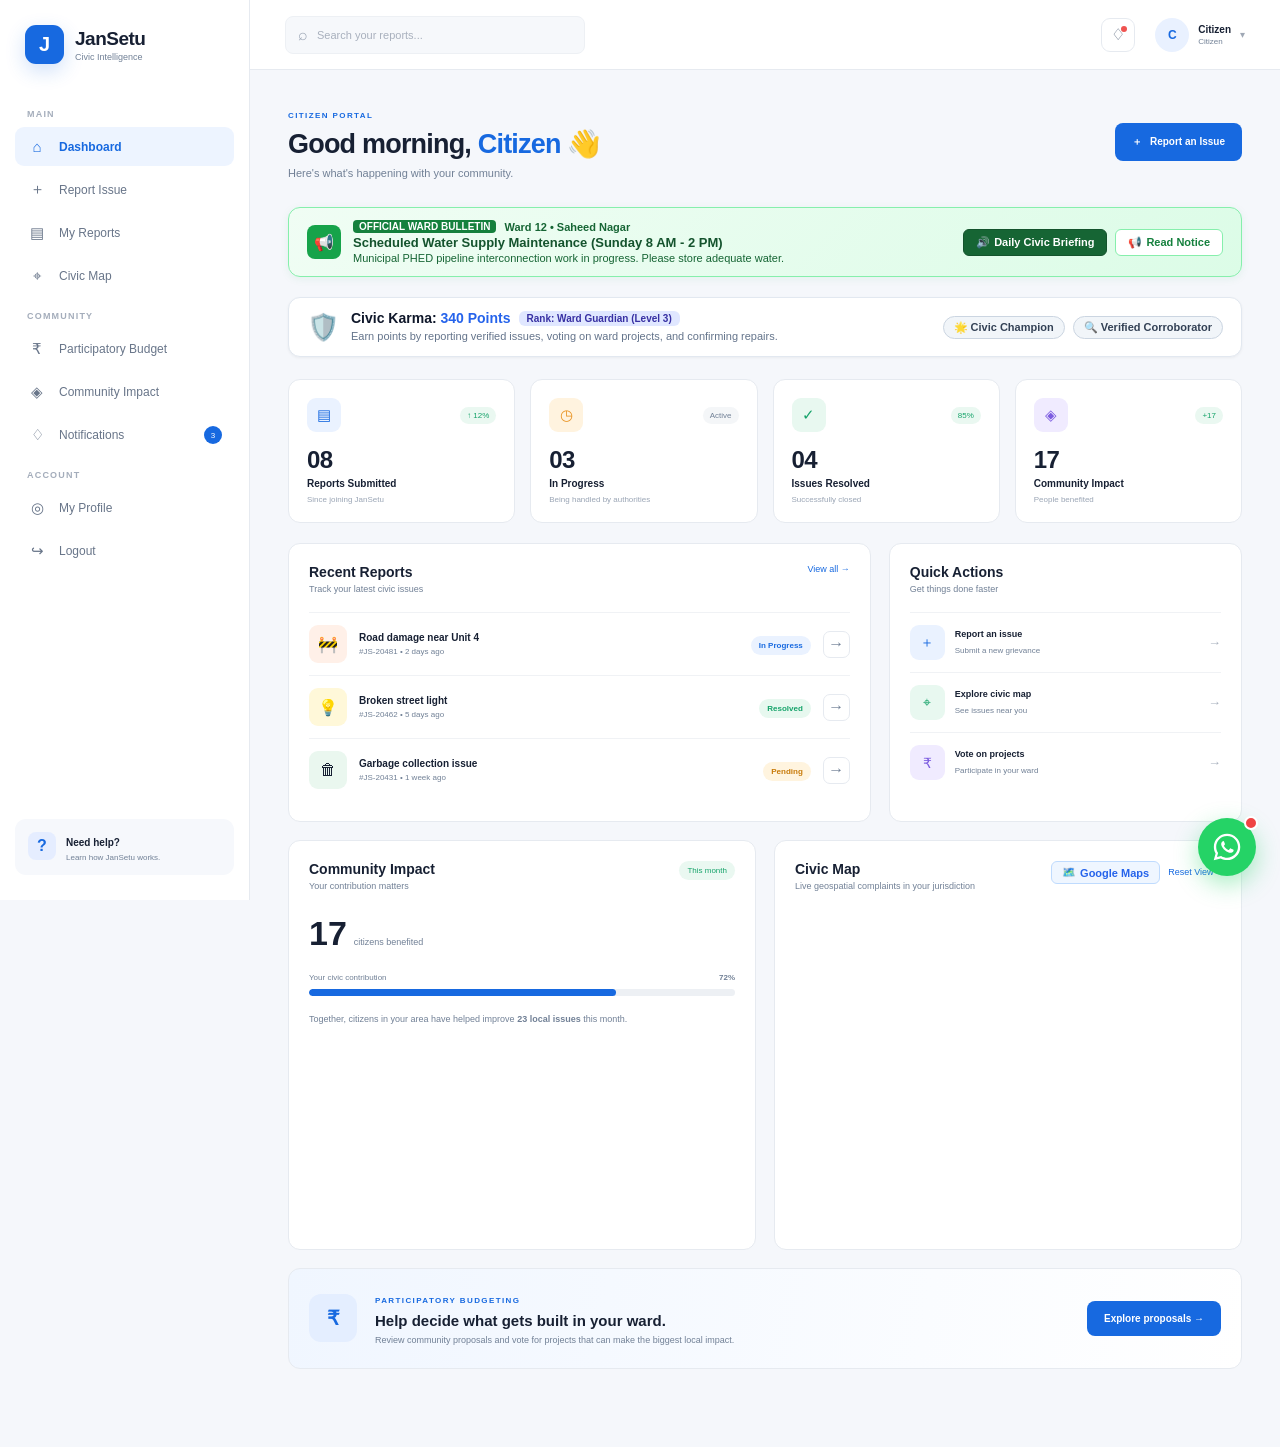
==== commit 11961684: "Add neural grammar translation engine, audio player speed controls, Stop button, WhatsApp alerts tog" ====
--- a/citizendashboard.html
+++ b/citizendashboard.html
@@ -434,9 +434,12 @@
                         <p id="bulletinMessage" style="font-size: 11px; color: #166534; margin: 2px 0 0;">Municipal PHED pipeline interconnection work in progress. Please store adequate water.</p>
                     </div>
                 </div>
-                <div style="display: flex; align-items: center; gap: 8px; flex-shrink: 0;">
+                <div style="display: flex; align-items: center; gap: 8px; flex-shrink: 0; flex-wrap: wrap;">
+                    <button onclick="JanSetuBulletin.speakDashboardBriefing()" style="background: #166534; border: 1px solid #14532d; color: #ffffff; padding: 6px 12px; border-radius: 6px; font-size: 11px; font-weight: 700; cursor: pointer; display: inline-flex; align-items: center; gap: 4px;">
+                        <span>🔊</span> Daily Civic Briefing
+                    </button>
                     <button onclick="JanSetuBulletin.speakCurrentBulletin()" style="background: #ffffff; border: 1px solid #86efac; color: #15803d; padding: 6px 12px; border-radius: 6px; font-size: 11px; font-weight: 700; cursor: pointer; display: inline-flex; align-items: center; gap: 4px;">
-                        🔊 Listen
+                        <span>📢</span> Read Notice
                     </button>
                 </div>
             </div>
@@ -1598,16 +1601,46 @@
                         <option value="ta">தமிழ் (Tamil)</option>
                         <option value="te">తెలుగు (Telugu)</option>
                         <option value="mr">मराठी (Marathi)</option>
+                        <option value="gu">ગુજરાતી (Gujarati)</option>
+                        <option value="kn">ಕನ್ನಡ (Kannada)</option>
                     </select>
-                    <button type="button" id="modalVoiceListenBtn" onclick="handleVoiceReadoutModal()" style="flex: 1; padding: 8px 10px; background: #10b981; color: #fff; border: 1px solid #10b981; border-radius: 0 8px 8px 0; font-size: 12px; font-weight: 700; cursor: pointer; display: flex; align-items: center; justify-content: center; gap: 4px;">
+                    <button type="button" id="modalVoiceListenBtn" onclick="handleVoiceReadoutModal()" style="flex: 1; padding: 8px 10px; background: #10b981; color: #fff; border: 1px solid #10b981; font-size: 12px; font-weight: 700; cursor: pointer; display: flex; align-items: center; justify-content: center; gap: 4px;">
                         <span>🔊</span> Listen
                     </button>
+                    <button type="button" onclick="handleStopVoiceModal()" title="Stop Audio" style="padding: 8px 10px; background: #ef4444; color: #fff; border: 1px solid #ef4444; border-radius: 0 8px 8px 0; font-size: 11px; font-weight: 700; cursor: pointer;">
+                        ⏹
+                    </button>
+                </div>
+            </div>
+
+            <!-- Voice Speed & Equalizer Bar -->
+            <div style="display: flex; align-items: center; justify-content: space-between; margin-bottom: 12px; background: #f8fafc; border: 1px solid #e2e8f0; border-radius: 6px; padding: 6px 10px; font-size: 11px;">
+                <span style="color: #64748b; font-weight: 600;">Speed:</span>
+                <div style="display: flex; gap: 4px;">
+                    <button type="button" class="voice-spd-btn" onclick="setVoiceSpeed(0.75, this)" style="padding: 2px 6px; border: 1px solid #cbd5e1; border-radius: 4px; background: #fff; font-size: 10px; cursor: pointer;">0.75x</button>
+                    <button type="button" class="voice-spd-btn active" onclick="setVoiceSpeed(1.0, this)" style="padding: 2px 6px; border: 1px solid #10b981; border-radius: 4px; background: #10b981; color: #fff; font-size: 10px; cursor: pointer; font-weight: bold;">1.0x</button>
+                    <button type="button" class="voice-spd-btn" onclick="setVoiceSpeed(1.25, this)" style="padding: 2px 6px; border: 1px solid #cbd5e1; border-radius: 4px; background: #fff; font-size: 10px; cursor: pointer;">1.25x</button>
+                    <button type="button" class="voice-spd-btn" onclick="setVoiceSpeed(1.5, this)" style="padding: 2px 6px; border: 1px solid #cbd5e1; border-radius: 4px; background: #fff; font-size: 10px; cursor: pointer;">1.5x</button>
                 </div>
             </div>
             
             <!-- Live Voice Translation Transcript -->
             <div id="modalVoiceTranscript" style="display: none; margin-bottom: 14px; padding: 10px 14px; background: #f0fdf4; border: 1px solid #bbf7d0; border-radius: 8px; font-size: 11px; color: #166534; line-height: 1.4;">
                 <!-- Translated spoken text shown here -->
+            </div>
+
+            <!-- WhatsApp Live Updates Subscription Box -->
+            <div style="margin-bottom: 14px; padding: 10px 14px; background: #f0fdf4; border: 1px solid #86efac; border-radius: 8px; display: flex; align-items: center; justify-content: space-between;">
+                <div style="display: flex; align-items: center; gap: 8px;">
+                    <span style="font-size: 18px;">📱</span>
+                    <div>
+                        <strong style="font-size: 11px; color: #14532d; display: block;">WhatsApp Live Progress Alerts</strong>
+                        <span style="font-size: 10px; color: #166534;">Receive dispatch & photo verification updates</span>
+                    </div>
+                </div>
+                <button type="button" id="modalWhatsAppSubscribeBtn" onclick="toggleWhatsAppSubscription()" style="padding: 4px 10px; background: #25D366; color: #fff; border: none; border-radius: 6px; font-size: 11px; font-weight: 700; cursor: pointer;">
+                    ✓ Subscribed
+                </button>
             </div>
 
             <button
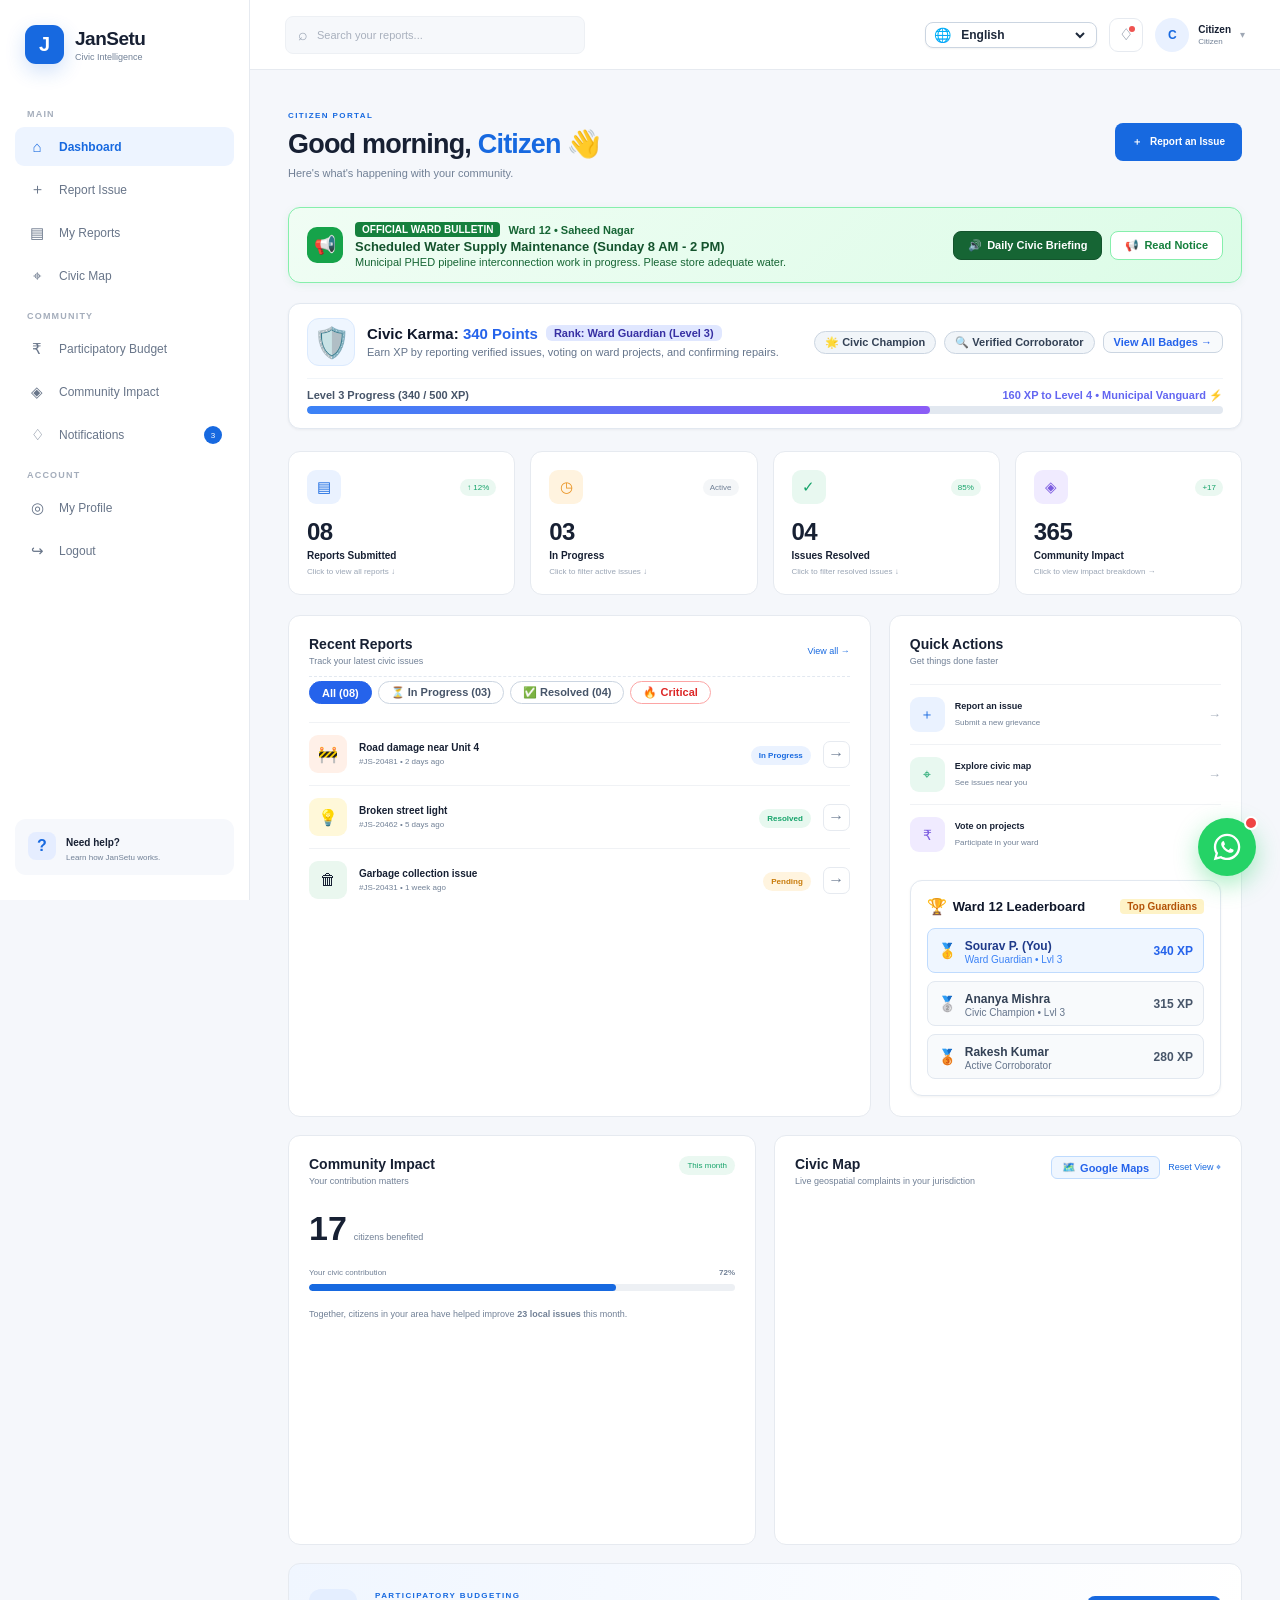
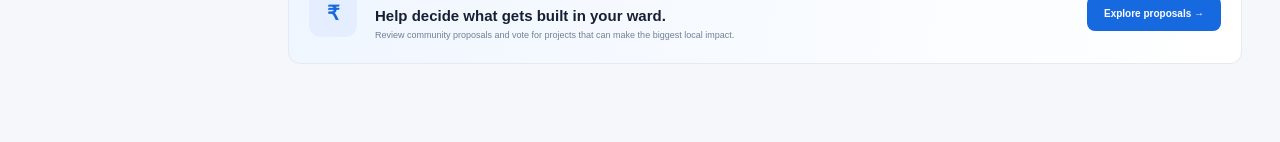
==== commit 5c1896d5: "Add clickable stat cards with filtering, global language switcher, interactive profile modal, Ward 1" ====
--- a/citizendashboard.html
+++ b/citizendashboard.html
@@ -176,9 +176,9 @@
 
 
         <a
-            href="#"
+            href="javascript:void(0)"
             class="nav-link"
-            onclick="showToast('Profile settings coming soon.')"
+            onclick="openProfileModal()"
         >
 
             <span class="nav-icon">◎</span>
@@ -269,8 +269,23 @@
         </div>
 
 
-        <div class="topbar-actions">
-
+        <div class="topbar-actions" style="display: flex; align-items: center; gap: 12px;">
+
+            <!-- Global Multilingual Language Switcher -->
+            <div class="global-lang-dropdown" style="display: flex; align-items: center; gap: 6px; background: #ffffff; border: 1px solid #cbd5e1; border-radius: 8px; padding: 4px 8px; box-shadow: 0 1px 2px rgba(0,0,0,0.05);">
+                <span style="font-size: 14px;">🌐</span>
+                <select id="globalDashboardLangSelect" onchange="changeDashboardLanguage(this.value)" style="border: none; background: transparent; font-size: 12px; font-weight: 700; color: #1e293b; cursor: pointer; outline: none;">
+                    <option value="en">English</option>
+                    <option value="hi">हिंदी (Hindi)</option>
+                    <option value="or">ଓଡ଼ିଆ (Odia)</option>
+                    <option value="bn">বাংলা (Bengali)</option>
+                    <option value="ta">தமிழ் (Tamil)</option>
+                    <option value="te">తెలుగు (Telugu)</option>
+                    <option value="mr">मराठी (Marathi)</option>
+                    <option value="gu">ગુજરાતી (Gujarati)</option>
+                    <option value="kn">ಕನ್ನಡ (Kannada)</option>
+                </select>
+            </div>
 
             <!-- Notification -->
 
@@ -333,7 +348,7 @@
 
                     <div>
 
-                        <strong>
+                        <strong id="profileMenuName">
                             Citizen
                         </strong>
 
@@ -347,9 +362,9 @@
 
 
                 <button
-                    onclick="showToast('Profile settings coming soon.')"
+                    onclick="openProfileModal()"
                 >
-                    ⚙ Settings
+                    👤 My Civic Profile
                 </button>
 
 
@@ -420,169 +435,170 @@
             <!-- =================================
                  WARD COMMUNITY BULLETIN & ALERTS
             ================================== -->
-            <div id="wardBulletinContainer" style="margin-bottom: 20px; background: linear-gradient(135deg, #f0fdf4 0%, #dcfce7 100%); border: 1px solid #86efac; border-radius: 12px; padding: 12px 18px; display: flex; align-items: center; justify-content: space-between; gap: 15px; box-shadow: 0 2px 8px rgba(22, 163, 74, 0.08);">
-                <div style="display: flex; align-items: center; gap: 12px; flex: 1;">
-                    <div style="background: #16a34a; color: #fff; width: 34px; height: 34px; border-radius: 8px; display: flex; align-items: center; justify-content: center; font-size: 16px; flex-shrink: 0;">
-                        📢
-                    </div>
-                    <div>
-                        <div style="display: flex; align-items: center; gap: 8px; margin-bottom: 2px;">
-                            <span style="font-size: 10px; font-weight: 800; text-transform: uppercase; background: #15803d; color: #fff; padding: 1px 6px; border-radius: 4px;">Official Ward Bulletin</span>
-                            <span id="bulletinWardTag" style="font-size: 11px; font-weight: 600; color: #166534;">Ward 12 • Saheed Nagar</span>
-                        </div>
-                        <strong id="bulletinHeadline" style="font-size: 13px; color: #14532d; display: block;">Scheduled Water Supply Maintenance (Sunday 8 AM - 2 PM)</strong>
-                        <p id="bulletinMessage" style="font-size: 11px; color: #166534; margin: 2px 0 0;">Municipal PHED pipeline interconnection work in progress. Please store adequate water.</p>
-                    </div>
-                </div>
-                <div style="display: flex; align-items: center; gap: 8px; flex-shrink: 0; flex-wrap: wrap;">
-                    <button onclick="JanSetuBulletin.speakDashboardBriefing()" style="background: #166534; border: 1px solid #14532d; color: #ffffff; padding: 6px 12px; border-radius: 6px; font-size: 11px; font-weight: 700; cursor: pointer; display: inline-flex; align-items: center; gap: 4px;">
-                        <span>🔊</span> Daily Civic Briefing
-                    </button>
-                    <button onclick="JanSetuBulletin.speakCurrentBulletin()" style="background: #ffffff; border: 1px solid #86efac; color: #15803d; padding: 6px 12px; border-radius: 6px; font-size: 11px; font-weight: 700; cursor: pointer; display: inline-flex; align-items: center; gap: 4px;">
-                        <span>📢</span> Read Notice
-                    </button>
+            <div id="wardBulletinContainer" style="margin-bottom: 20px; background: linear-gradient(135deg, #f0fdf4 0%, #dcfce7 100%); border: 1px solid #86efac; border-radius: 12px; padding: 14px 18px; box-shadow: 0 2px 8px rgba(22, 163, 74, 0.08);">
+                <div style="display: flex; align-items: center; justify-content: space-between; gap: 15px; flex-wrap: wrap;">
+                    <div style="display: flex; align-items: center; gap: 12px; flex: 1; min-width: 260px;">
+                        <div style="background: #16a34a; color: #fff; width: 36px; height: 36px; border-radius: 10px; display: flex; align-items: center; justify-content: center; font-size: 18px; flex-shrink: 0;">
+                            📢
+                        </div>
+                        <div>
+                            <div style="display: flex; align-items: center; gap: 8px; margin-bottom: 2px;">
+                                <span style="font-size: 10px; font-weight: 800; text-transform: uppercase; background: #15803d; color: #fff; padding: 2px 7px; border-radius: 4px;">Official Ward Bulletin</span>
+                                <span id="bulletinWardTag" style="font-size: 11px; font-weight: 700; color: #166534;">Ward 12 • Saheed Nagar</span>
+                            </div>
+                            <strong id="bulletinHeadline" style="font-size: 13px; color: #14532d; display: block;">Scheduled Water Supply Maintenance (Sunday 8 AM - 2 PM)</strong>
+                            <p id="bulletinMessage" style="font-size: 11px; color: #166534; margin: 2px 0 0;">Municipal PHED pipeline interconnection work in progress. Please store adequate water.</p>
+                        </div>
+                    </div>
+                    <div style="display: flex; align-items: center; gap: 8px; flex-shrink: 0; flex-wrap: wrap;">
+                        <button id="bulletinBriefingBtn" onclick="JanSetuBulletin.speakDashboardBriefing()" style="background: #166534; border: 1px solid #14532d; color: #ffffff; padding: 7px 14px; border-radius: 8px; font-size: 11px; font-weight: 700; cursor: pointer; display: inline-flex; align-items: center; gap: 5px; transition: all 0.2s;">
+                            <span>🔊</span> Daily Civic Briefing
+                        </button>
+                        <button id="bulletinNoticeBtn" onclick="JanSetuBulletin.speakCurrentBulletin()" style="background: #ffffff; border: 1px solid #86efac; color: #15803d; padding: 7px 14px; border-radius: 8px; font-size: 11px; font-weight: 700; cursor: pointer; display: inline-flex; align-items: center; gap: 5px; transition: all 0.2s;">
+                            <span>📢</span> Read Notice
+                        </button>
+                        <button id="bulletinStopAudioBtn" onclick="JanSetuBulletin.stopAudio()" style="display: none; background: #ef4444; border: 1px solid #dc2626; color: #ffffff; padding: 7px 12px; border-radius: 8px; font-size: 11px; font-weight: 700; cursor: pointer;">
+                            ⏹ Stop
+                        </button>
+                    </div>
+                </div>
+
+                <!-- Live Bulletin Audio Transcript & Equalizer -->
+                <div id="bulletinAudioStatusBox" style="display: none; margin-top: 12px; padding: 10px 14px; background: rgba(255,255,255,0.85); border: 1px solid #bbf7d0; border-radius: 8px; font-size: 11px; color: #14532d;">
+                    <div style="display: flex; align-items: center; justify-content: space-between; margin-bottom: 4px;">
+                        <span style="font-weight: 700; display: flex; align-items: center; gap: 6px;">
+                            <span class="audio-wave-anim" style="color: #16a34a; font-weight: bold; letter-spacing: 2px;"> ▂▃▅▆▇▆▅▃ </span>
+                            <span id="bulletinAudioLangLabel">Playing in English...</span>
+                        </span>
+                        <span style="font-size: 10px; color: #64748b;">JanSetu Neural Voice</span>
+                    </div>
+                    <div id="bulletinAudioTranscriptText" style="line-height: 1.4; color: #166534;"></div>
                 </div>
             </div>
 
             <!-- =================================
                  CIVIC KARMA & GAMIFICATION BADGE
             ================================== -->
-            <div style="margin-bottom: 22px; background: #ffffff; border: 1px solid #e2e8f0; border-radius: 12px; padding: 12px 18px; display: flex; align-items: center; justify-content: space-between; flex-wrap: wrap; gap: 12px; box-shadow: 0 1px 3px rgba(0,0,0,0.05);">
-                <div style="display: flex; align-items: center; gap: 12px;">
-                    <div style="font-size: 26px;">🛡️</div>
-                    <div>
-                        <div style="display: flex; align-items: center; gap: 8px;">
-                            <strong style="font-size: 14px; color: #0f172a;">Civic Karma: <span id="karmaScoreDisplay" style="color: #2563eb;">340 Points</span></strong>
-                            <span style="background: #e0e7ff; color: #3730a3; font-size: 10px; font-weight: 700; padding: 2px 8px; border-radius: 6px;">Rank: Ward Guardian (Level 3)</span>
-                        </div>
-                        <span style="font-size: 11px; color: #64748b;">Earn points by reporting verified issues, voting on ward projects, and confirming repairs.</span>
-                    </div>
-                </div>
-                <div style="display: flex; gap: 8px;">
-                    <span style="background: #f1f5f9; color: #334155; border: 1px solid #cbd5e1; font-size: 11px; font-weight: 600; padding: 4px 10px; border-radius: 16px;">🌟 Civic Champion</span>
-                    <span style="background: #f1f5f9; color: #334155; border: 1px solid #cbd5e1; font-size: 11px; font-weight: 600; padding: 4px 10px; border-radius: 16px;">🔍 Verified Corroborator</span>
+            <div style="margin-bottom: 22px; background: #ffffff; border: 1px solid #e2e8f0; border-radius: 12px; padding: 14px 18px; box-shadow: 0 1px 3px rgba(0,0,0,0.05);">
+                <div style="display: flex; align-items: center; justify-content: space-between; flex-wrap: wrap; gap: 12px;">
+                    <div style="display: flex; align-items: center; gap: 12px;">
+                        <div style="font-size: 30px; background: #eff6ff; width: 48px; height: 48px; border-radius: 12px; display: flex; align-items: center; justify-content: center; border: 1px solid #dbeafe;">🛡️</div>
+                        <div>
+                            <div style="display: flex; align-items: center; gap: 8px;">
+                                <strong style="font-size: 15px; color: #0f172a;">Civic Karma: <span id="karmaScoreDisplay" style="color: #2563eb;">340 Points</span></strong>
+                                <span style="background: #e0e7ff; color: #3730a3; font-size: 11px; font-weight: 700; padding: 2px 8px; border-radius: 6px;">Rank: Ward Guardian (Level 3)</span>
+                            </div>
+                            <span style="font-size: 11px; color: #64748b;">Earn XP by reporting verified issues, voting on ward projects, and confirming repairs.</span>
+                        </div>
+                    </div>
+                    <div style="display: flex; align-items: center; gap: 8px; flex-wrap: wrap;">
+                        <span style="background: #f1f5f9; color: #334155; border: 1px solid #cbd5e1; font-size: 11px; font-weight: 600; padding: 4px 10px; border-radius: 16px; display: inline-flex; align-items: center; gap: 4px;">🌟 Civic Champion</span>
+                        <span style="background: #f1f5f9; color: #334155; border: 1px solid #cbd5e1; font-size: 11px; font-weight: 600; padding: 4px 10px; border-radius: 16px; display: inline-flex; align-items: center; gap: 4px;">🔍 Verified Corroborator</span>
+                        <button onclick="openProfileModal()" style="background: #f8fafc; border: 1px solid #cbd5e1; color: #2563eb; font-size: 11px; font-weight: 700; padding: 4px 10px; border-radius: 8px; cursor: pointer;">
+                            View All Badges →
+                        </button>
+                    </div>
+                </div>
+
+                <!-- Animated XP Level Progress Bar -->
+                <div style="margin-top: 12px; padding-top: 10px; border-top: 1px solid #f1f5f9;">
+                    <div style="display: flex; justify-content: space-between; font-size: 11px; margin-bottom: 4px;">
+                        <span style="font-weight: 600; color: #475569;">Level 3 Progress (340 / 500 XP)</span>
+                        <span style="color: #6366f1; font-weight: 700;">160 XP to Level 4 • Municipal Vanguard ⚡</span>
+                    </div>
+                    <div style="background: #e2e8f0; border-radius: 8px; height: 8px; overflow: hidden; width: 100%;">
+                        <div id="karmaProgressBar" style="background: linear-gradient(90deg, #3b82f6 0%, #8b5cf6 100%); height: 100%; width: 68%; border-radius: 8px; transition: width 0.5s ease;"></div>
+                    </div>
                 </div>
             </div>
 
             <!-- =================================
-                 STATS
+                 CLICKABLE STATS GRID (FILTERS & NAVIGATION)
             ================================== -->
             <div class="stats-grid">
 
-
-                <div class="stat-card">
-
+                <!-- 1. Reports Submitted (Click to show All reports) -->
+                <div class="stat-card" onclick="filterGrievanceList('all')" title="Click to view all your submitted reports" style="cursor: pointer; transition: all 0.2s ease;" onmouseover="this.style.transform='translateY(-3px)'; this.style.boxShadow='0 6px 16px rgba(0,0,0,0.07)'" onmouseout="this.style.transform='translateY(0)'; this.style.boxShadow='none'">
                     <div class="stat-top">
-
                         <div class="stat-icon blue">
                             ▤
                         </div>
-
                         <span class="trend positive">
                             ↑ 12%
                         </span>
-
-                    </div>
-
-                    <h2>
+                    </div>
+                    <h2 id="totalReportsCount">
                         08
                     </h2>
-
                     <p>
                         Reports Submitted
                     </p>
-
                     <span class="stat-description">
-                        Since joining JanSetu
+                        Click to view all reports ↓
                     </span>
-
-                </div>
-
-
-                <div class="stat-card">
-
+                </div>
+
+                <!-- 2. In Progress (Click to filter In Progress reports) -->
+                <div class="stat-card" onclick="filterGrievanceList('in_progress')" title="Click to filter In Progress reports" style="cursor: pointer; transition: all 0.2s ease;" onmouseover="this.style.transform='translateY(-3px)'; this.style.boxShadow='0 6px 16px rgba(0,0,0,0.07)'" onmouseout="this.style.transform='translateY(0)'; this.style.boxShadow='none'">
                     <div class="stat-top">
-
                         <div class="stat-icon orange">
                             ◷
                         </div>
-
                         <span class="trend">
                             Active
                         </span>
-
-                    </div>
-
-                    <h2>
+                    </div>
+                    <h2 id="inProgressReportsCount">
                         03
                     </h2>
-
                     <p>
                         In Progress
                     </p>
-
                     <span class="stat-description">
-                        Being handled by authorities
+                        Click to filter active issues ↓
                     </span>
-
-                </div>
-
-
-                <div class="stat-card">
-
+                </div>
+
+                <!-- 3. Issues Resolved (Click to filter Resolved reports) -->
+                <div class="stat-card" onclick="filterGrievanceList('resolved')" title="Click to filter Resolved reports" style="cursor: pointer; transition: all 0.2s ease;" onmouseover="this.style.transform='translateY(-3px)'; this.style.boxShadow='0 6px 16px rgba(0,0,0,0.07)'" onmouseout="this.style.transform='translateY(0)'; this.style.boxShadow='none'">
                     <div class="stat-top">
-
                         <div class="stat-icon green">
                             ✓
                         </div>
-
                         <span class="trend positive">
                             85%
                         </span>
-
-                    </div>
-
-                    <h2>
+                    </div>
+                    <h2 id="resolvedReportsCount">
                         04
                     </h2>
-
                     <p>
                         Issues Resolved
                     </p>
-
                     <span class="stat-description">
-                        Successfully closed
+                        Click to filter resolved issues ↓
                     </span>
-
-                </div>
-
-
-                <div class="stat-card">
-
+                </div>
+
+                <!-- 4. Community Impact (Click to navigate to Community Impact Section) -->
+                <div class="stat-card" onclick="showSection('impact')" title="Click to open Community Impact & Leaderboard" style="cursor: pointer; transition: all 0.2s ease;" onmouseover="this.style.transform='translateY(-3px)'; this.style.boxShadow='0 6px 16px rgba(0,0,0,0.07)'" onmouseout="this.style.transform='translateY(0)'; this.style.boxShadow='none'">
                     <div class="stat-top">
-
                         <div class="stat-icon purple">
                             ◈
                         </div>
-
                         <span class="trend positive">
                             +17
                         </span>
-
-                    </div>
-
-                    <h2>
-                        17
+                    </div>
+                    <h2 id="communityImpactTotalCount">
+                        365
                     </h2>
-
                     <p>
                         Community Impact
                     </p>
-
                     <span class="stat-description">
-                        People benefited
+                        Click to view impact breakdown →
                     </span>
-
                 </div>
 
             </div>
@@ -602,26 +618,32 @@
                     id="reports"
                 >
 
-                    <div class="card-header">
-
-                        <div>
-
-                            <h2>
-                                Recent Reports
-                            </h2>
-
-                            <p>
-                                Track your latest civic issues
-                            </p>
-
-                        </div>
-
-                        <button
-                            class="text-btn"
-                            onclick="showSection('reports')"
-                        >
-                            View all →
-                        </button>
+                    <div class="card-header" style="display: flex; flex-direction: column; align-items: stretch; gap: 10px;">
+
+                        <div style="display: flex; justify-content: space-between; align-items: center;">
+                            <div>
+                                <h2>
+                                    Recent Reports
+                                </h2>
+                                <p>
+                                    Track your latest civic issues
+                                </p>
+                            </div>
+                            <button
+                                class="text-btn"
+                                onclick="showSection('reports')"
+                            >
+                                View all →
+                            </button>
+                        </div>
+
+                        <!-- Status Filter Pills -->
+                        <div style="display: flex; gap: 6px; flex-wrap: wrap; padding-top: 4px; border-top: 1px dashed #e2e8f0;">
+                            <button class="filter-tab-pill active" onclick="filterGrievanceList('all', this)" style="padding: 4px 12px; border-radius: 16px; font-size: 11px; font-weight: 700; background: #2563eb; color: #fff; border: 1px solid #2563eb; cursor: pointer; transition: all 0.2s;">All (08)</button>
+                            <button class="filter-tab-pill" onclick="filterGrievanceList('in_progress', this)" style="padding: 4px 12px; border-radius: 16px; font-size: 11px; font-weight: 600; background: #fff; color: #475569; border: 1px solid #cbd5e1; cursor: pointer; transition: all 0.2s;">⏳ In Progress (03)</button>
+                            <button class="filter-tab-pill" onclick="filterGrievanceList('resolved', this)" style="padding: 4px 12px; border-radius: 16px; font-size: 11px; font-weight: 600; background: #fff; color: #475569; border: 1px solid #cbd5e1; cursor: pointer; transition: all 0.2s;">✅ Resolved (04)</button>
+                            <button class="filter-tab-pill" onclick="filterGrievanceList('critical', this)" style="padding: 4px 12px; border-radius: 16px; font-size: 11px; font-weight: 600; background: #fff; color: #dc2626; border: 1px solid #fca5a5; cursor: pointer; transition: all 0.2s;">🔥 Critical</button>
+                        </div>
 
                     </div>
 
@@ -856,6 +878,49 @@
                         </button>
 
 
+                    </div>
+
+                    <!-- Ward 12 Civic Leaderboard Card (Gamification) -->
+                    <div class="card" style="margin-top: 16px; padding: 16px; background: #ffffff; border: 1px solid #e2e8f0; border-radius: 12px; box-shadow: 0 1px 3px rgba(0,0,0,0.05);">
+                        <div style="display: flex; align-items: center; justify-content: space-between; margin-bottom: 12px;">
+                            <div style="display: flex; align-items: center; gap: 6px;">
+                                <span style="font-size: 16px;">🏆</span>
+                                <h3 style="font-size: 13px; font-weight: 700; color: #0f172a; margin: 0;">Ward 12 Leaderboard</h3>
+                            </div>
+                            <span style="font-size: 10px; font-weight: 700; background: #fef3c7; color: #b45309; padding: 2px 7px; border-radius: 4px;">Top Guardians</span>
+                        </div>
+                        <div style="display: flex; flex-direction: column; gap: 8px;">
+                            <div style="display: flex; align-items: center; justify-content: space-between; padding: 7px 10px; background: #eff6ff; border-radius: 8px; border: 1px solid #bfdbfe;">
+                                <div style="display: flex; align-items: center; gap: 8px;">
+                                    <span style="font-size: 15px;">🥇</span>
+                                    <div>
+                                        <strong style="font-size: 12px; color: #1e3a8a;" id="leaderboardSelfName">Sourav P. (You)</strong>
+                                        <span style="font-size: 10px; color: #3b82f6; display: block;">Ward Guardian • Lvl 3</span>
+                                    </div>
+                                </div>
+                                <strong style="font-size: 12px; color: #2563eb;" id="leaderboardSelfScore">340 XP</strong>
+                            </div>
+                            <div style="display: flex; align-items: center; justify-content: space-between; padding: 7px 10px; background: #f8fafc; border-radius: 8px; border: 1px solid #e2e8f0;">
+                                <div style="display: flex; align-items: center; gap: 8px;">
+                                    <span style="font-size: 15px;">🥈</span>
+                                    <div>
+                                        <strong style="font-size: 12px; color: #334155;">Ananya Mishra</strong>
+                                        <span style="font-size: 10px; color: #64748b; display: block;">Civic Champion • Lvl 3</span>
+                                    </div>
+                                </div>
+                                <strong style="font-size: 12px; color: #475569;">315 XP</strong>
+                            </div>
+                            <div style="display: flex; align-items: center; justify-content: space-between; padding: 7px 10px; background: #f8fafc; border-radius: 8px; border: 1px solid #e2e8f0;">
+                                <div style="display: flex; align-items: center; gap: 8px;">
+                                    <span style="font-size: 15px;">🥉</span>
+                                    <div>
+                                        <strong style="font-size: 12px; color: #334155;">Rakesh Kumar</strong>
+                                        <span style="font-size: 10px; color: #64748b; display: block;">Active Corroborator</span>
+                                    </div>
+                                </div>
+                                <strong style="font-size: 12px; color: #475569;">280 XP</strong>
+                            </div>
+                        </div>
                     </div>
 
                 </div>
@@ -1494,7 +1559,7 @@
                     <div>
                         <span style="color: #64748b; font-size: 11px; display: block;">Nodal Officer:</span>
                         <strong id="modalOfficerName" style="color: #0f172a;">Er. Rajesh Mohapatra (EE)</strong>
-                        <small id="modalOfficerContact" style="color: #2563eb; display: block;">📞 0674-2548900</small>
+                        <small id="modalOfficerContact" style="color: #2563eb; display: block; word-break: break-all;">✉️ <a href="mailto:rajesh.mohapatra@bmc.gov.in" style="color: #2563eb; text-decoration: underline;">rajesh.mohapatra@bmc.gov.in</a></small>
                     </div>
                     <div>
                         <span style="color: #64748b; font-size: 11px; display: block;">Contractor / Agency:</span>
@@ -1654,6 +1719,155 @@
 
     </div>
 
+    <!-- =========================================
+         MY CIVIC PROFILE & KARMA MODAL
+    ========================================== -->
+    <div class="modal" id="profileModal" style="display: none; position: fixed; inset: 0; background: rgba(15, 23, 42, 0.6); backdrop-filter: blur(4px); z-index: 9999; align-items: center; justify-content: center; padding: 16px;">
+        <div class="modal-content" style="background: #ffffff; border-radius: 16px; width: 100%; max-width: 580px; max-height: 90vh; overflow-y: auto; box-shadow: 0 20px 25px -5px rgba(0, 0, 0, 0.2); padding: 24px; position: relative;">
+            
+            <!-- Modal Header -->
+            <div style="display: flex; justify-content: space-between; align-items: center; margin-bottom: 20px; border-bottom: 1px solid #e2e8f0; padding-bottom: 12px;">
+                <div style="display: flex; align-items: center; gap: 10px;">
+                    <div style="background: #eff6ff; width: 40px; height: 40px; border-radius: 10px; display: flex; align-items: center; justify-content: center; font-size: 20px;">
+                        👤
+                    </div>
+                    <div>
+                        <h2 style="font-size: 17px; font-weight: 800; color: #0f172a; margin: 0;">My Civic Profile</h2>
+                        <span style="font-size: 11px; color: #64748b;">JanSetu Verified Citizen & Municipal Contributor</span>
+                    </div>
+                </div>
+                <button type="button" onclick="closeProfileModal()" style="background: #f1f5f9; border: none; font-size: 18px; width: 32px; height: 32px; border-radius: 8px; cursor: pointer; color: #64748b;">✕</button>
+            </div>
+
+            <!-- Citizen Verification & Level Card -->
+            <div style="background: linear-gradient(135deg, #1e3a8a 0%, #3b82f6 100%); border-radius: 12px; padding: 16px; color: #ffffff; margin-bottom: 18px; position: relative; overflow: hidden;">
+                <div style="display: flex; align-items: center; justify-content: space-between; position: relative; z-index: 1;">
+                    <div style="display: flex; align-items: center; gap: 12px;">
+                        <div class="avatar large" style="background: #ffffff; color: #1e3a8a; font-weight: 800; font-size: 22px; width: 50px; height: 50px; border-radius: 50%; display: flex; align-items: center; justify-content: center; box-shadow: 0 4px 6px rgba(0,0,0,0.1);">
+                            C
+                        </div>
+                        <div>
+                            <strong id="modalProfileCitizenName" style="font-size: 16px; display: block;">Citizen (Sourav P.)</strong>
+                            <span style="font-size: 11px; background: rgba(255,255,255,0.2); padding: 2px 8px; border-radius: 12px; display: inline-block; margin-top: 2px;">✓ Verified Resident • Ward 12 (Bhubaneswar)</span>
+                        </div>
+                    </div>
+                    <div style="text-align: right;">
+                        <span style="font-size: 11px; opacity: 0.9; text-transform: uppercase; font-weight: 700; display: block;">Civic Karma</span>
+                        <strong style="font-size: 22px; color: #fef08a;" id="modalProfileKarma">340 XP</strong>
+                    </div>
+                </div>
+
+                <!-- XP Bar -->
+                <div style="margin-top: 14px; position: relative; z-index: 1;">
+                    <div style="display: flex; justify-content: space-between; font-size: 11px; margin-bottom: 4px; opacity: 0.95;">
+                        <span>Rank: <strong>Ward Guardian (Level 3)</strong></span>
+                        <span>160 XP to Level 4</span>
+                    </div>
+                    <div style="background: rgba(255,255,255,0.25); border-radius: 6px; height: 6px; overflow: hidden;">
+                        <div style="background: #fef08a; height: 100%; width: 68%; border-radius: 6px;"></div>
+                    </div>
+                </div>
+            </div>
+
+            <!-- Civic Badges Showcase -->
+            <div style="margin-bottom: 18px;">
+                <h4 style="font-size: 12px; font-weight: 700; color: #475569; text-transform: uppercase; margin: 0 0 8px;">Earned Civic Badges</h4>
+                <div style="display: grid; grid-template-columns: repeat(2, 1fr); gap: 8px;">
+                    <div style="padding: 8px 10px; background: #f0fdf4; border: 1px solid #86efac; border-radius: 8px; display: flex; align-items: center; gap: 8px;">
+                        <span style="font-size: 18px;">🌟</span>
+                        <div>
+                            <strong style="font-size: 11px; color: #14532d; display: block;">Civic Champion</strong>
+                            <span style="font-size: 10px; color: #166534;">Filed 5+ verified complaints</span>
+                        </div>
+                    </div>
+                    <div style="padding: 8px 10px; background: #eff6ff; border: 1px solid #bfdbfe; border-radius: 8px; display: flex; align-items: center; gap: 8px;">
+                        <span style="font-size: 18px;">🔍</span>
+                        <div>
+                            <strong style="font-size: 11px; color: #1e3a8a; display: block;">Verified Corroborator</strong>
+                            <span style="font-size: 10px; color: #2563eb;">10+ community upvotes given</span>
+                        </div>
+                    </div>
+                    <div style="padding: 8px 10px; background: #fefce8; border: 1px solid #fde047; border-radius: 8px; display: flex; align-items: center; gap: 8px;">
+                        <span style="font-size: 18px;">⚡</span>
+                        <div>
+                            <strong style="font-size: 11px; color: #854d0e; display: block;">Fast Reporter Streak</strong>
+                            <span style="font-size: 10px; color: #a16207;">Active 3 days in a row 🔥</span>
+                        </div>
+                    </div>
+                    <div style="padding: 8px 10px; background: #fdf2f8; border: 1px solid #fbcfe8; border-radius: 8px; display: flex; align-items: center; gap: 8px;">
+                        <span style="font-size: 18px;">🌳</span>
+                        <div>
+                            <strong style="font-size: 11px; color: #9d174d; display: block;">Green Ward Contributor</strong>
+                            <span style="font-size: 10px; color: #be185d;">Sanitation & cleanliness focus</span>
+                        </div>
+                    </div>
+                </div>
+            </div>
+
+            <!-- Profile Details & Editable Preferences -->
+            <div style="margin-bottom: 18px; background: #f8fafc; border: 1px solid #e2e8f0; border-radius: 12px; padding: 14px;">
+                <h4 style="font-size: 12px; font-weight: 700; color: #475569; text-transform: uppercase; margin: 0 0 10px;">Personal & Ward Settings</h4>
+                <div style="display: grid; grid-template-columns: 1fr 1fr; gap: 10px;">
+                    <div>
+                        <label style="font-size: 11px; font-weight: 600; color: #64748b; display: block; margin-bottom: 4px;">Full Name</label>
+                        <input type="text" id="profileInputName" value="Citizen Sourav" style="width: 100%; padding: 8px; border: 1px solid #cbd5e1; border-radius: 6px; font-size: 12px; box-sizing: border-box;">
+                    </div>
+                    <div>
+                        <label style="font-size: 11px; font-weight: 600; color: #64748b; display: block; margin-bottom: 4px;">Mobile Phone</label>
+                        <input type="text" id="profileInputPhone" value="+91 98765 43210" style="width: 100%; padding: 8px; border: 1px solid #cbd5e1; border-radius: 6px; font-size: 12px; box-sizing: border-box;">
+                    </div>
+                    <div>
+                        <label style="font-size: 11px; font-weight: 600; color: #64748b; display: block; margin-bottom: 4px;">Registered Ward</label>
+                        <select id="profileInputWard" style="width: 100%; padding: 8px; border: 1px solid #cbd5e1; border-radius: 6px; font-size: 12px; background: #fff; box-sizing: border-box;">
+                            <option value="Ward 12">Ward 12 (Saheed Nagar / Unit 4)</option>
+                            <option value="Ward 6">Ward 6 (Patia / Infocity)</option>
+                            <option value="Ward 8">Ward 8 (Nayapalli / IRC Village)</option>
+                            <option value="Ward 10">Ward 10 (Rasulgarh / Vani Vihar)</option>
+                            <option value="Ward 15">Ward 15 (Khandagiri / Baramunda)</option>
+                        </select>
+                    </div>
+                    <div>
+                        <label style="font-size: 11px; font-weight: 600; color: #64748b; display: block; margin-bottom: 4px;">Default Language</label>
+                        <select id="profileInputLang" onchange="changeDashboardLanguage(this.value)" style="width: 100%; padding: 8px; border: 1px solid #cbd5e1; border-radius: 6px; font-size: 12px; background: #fff; box-sizing: border-box;">
+                            <option value="en">English</option>
+                            <option value="hi">हिंदी (Hindi)</option>
+                            <option value="or">ଓଡ଼ିଆ (Odia)</option>
+                            <option value="bn">বাংলা (Bengali)</option>
+                            <option value="ta">தமிழ் (Tamil)</option>
+                            <option value="te">తెలుగు (Telugu)</option>
+                            <option value="mr">मराठी (Marathi)</option>
+                            <option value="gu">ગુજરાતી (Gujarati)</option>
+                            <option value="kn">ಕನ್ನಡ (Kannada)</option>
+                        </select>
+                    </div>
+                </div>
+
+                <!-- Notification Alert Toggles -->
+                <div style="margin-top: 12px; padding-top: 10px; border-top: 1px dashed #cbd5e1; display: flex; justify-content: space-between; align-items: center; flex-wrap: wrap; gap: 8px;">
+                    <label style="font-size: 11px; color: #334155; display: flex; align-items: center; gap: 6px; cursor: pointer;">
+                        <input type="checkbox" id="profileNotifyWhatsApp" checked> 📱 WhatsApp Live Alerts
+                    </label>
+                    <label style="font-size: 11px; color: #334155; display: flex; align-items: center; gap: 6px; cursor: pointer;">
+                        <input type="checkbox" id="profileNotifySMS" checked> ✉️ SMS Emergency Alerts
+                    </label>
+                    <label style="font-size: 11px; color: #334155; display: flex; align-items: center; gap: 6px; cursor: pointer;">
+                        <input type="checkbox" id="profileNotifyEmail" checked> 📬 Weekly Digest
+                    </label>
+                </div>
+            </div>
+
+            <!-- Action Buttons -->
+            <div style="display: flex; gap: 10px;">
+                <button type="button" onclick="saveProfileChanges()" style="flex: 1; padding: 10px; background: #2563eb; color: #fff; border: none; border-radius: 8px; font-size: 13px; font-weight: 700; cursor: pointer;">
+                    💾 Save Profile Changes
+                </button>
+                <button type="button" onclick="closeProfileModal()" style="padding: 10px 18px; background: #f1f5f9; color: #475569; border: 1px solid #cbd5e1; border-radius: 8px; font-size: 13px; font-weight: 600; cursor: pointer;">
+                    Close
+                </button>
+            </div>
+
+        </div>
+    </div>
 
     <!-- =========================================
          TOAST
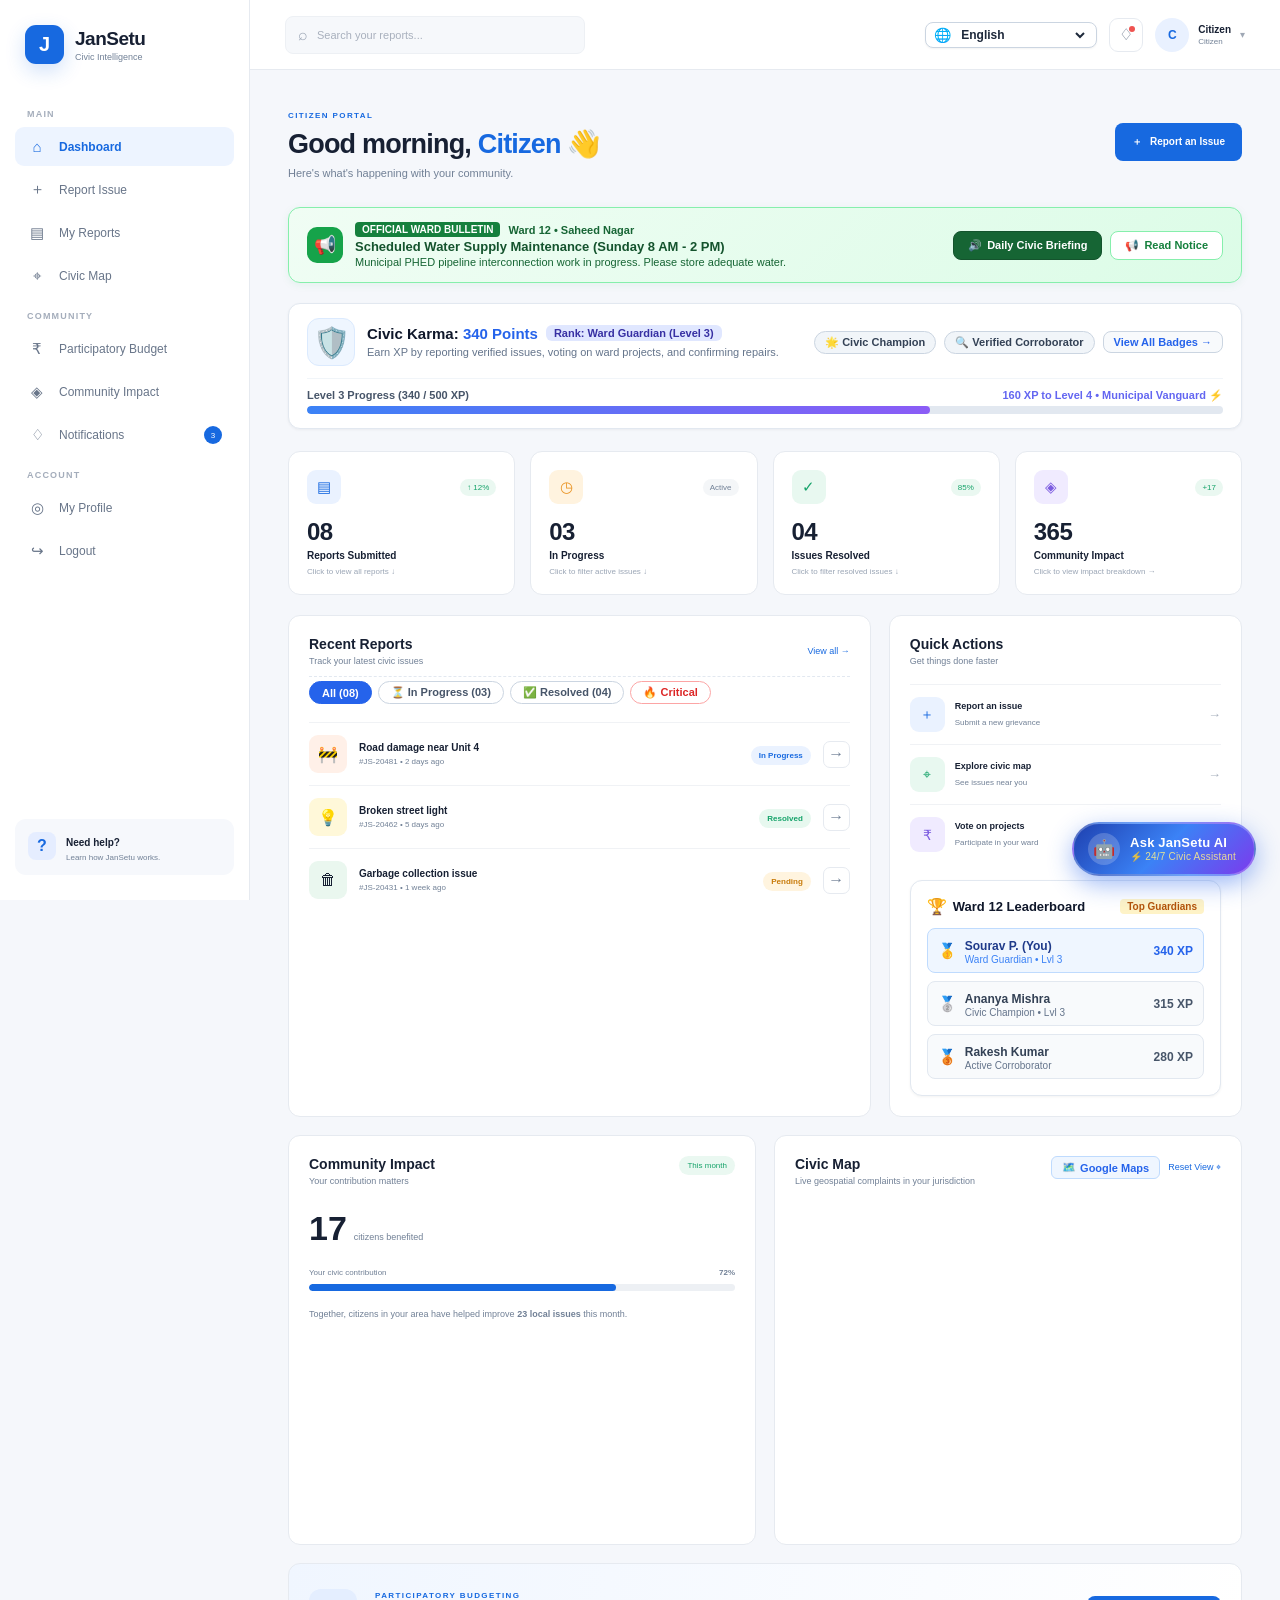
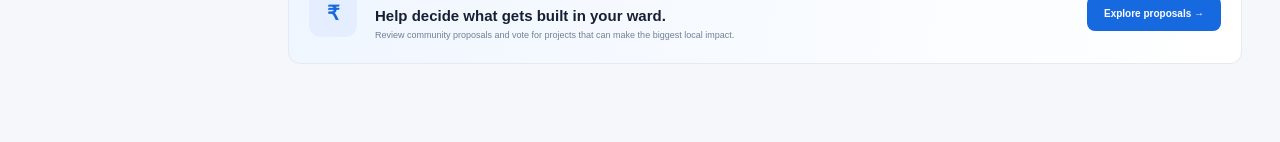
==== commit b955fb06: "Replace whatsapp bot with full-featured JanSetu AI Civic Assistant Chatbot (voice input/output, phot" ====
--- a/citizendashboard.html
+++ b/citizendashboard.html
@@ -1893,7 +1893,7 @@
     <script src="maps-adapter.js"></script>
     <script src="api.js"></script>
     <script src="pdf-generator.js"></script>
-    <script src="whatsapp-bot.js"></script>
+    <script src="ai-chatbot.js"></script>
     <script src="dashboard.js"></script>
 
 </body>
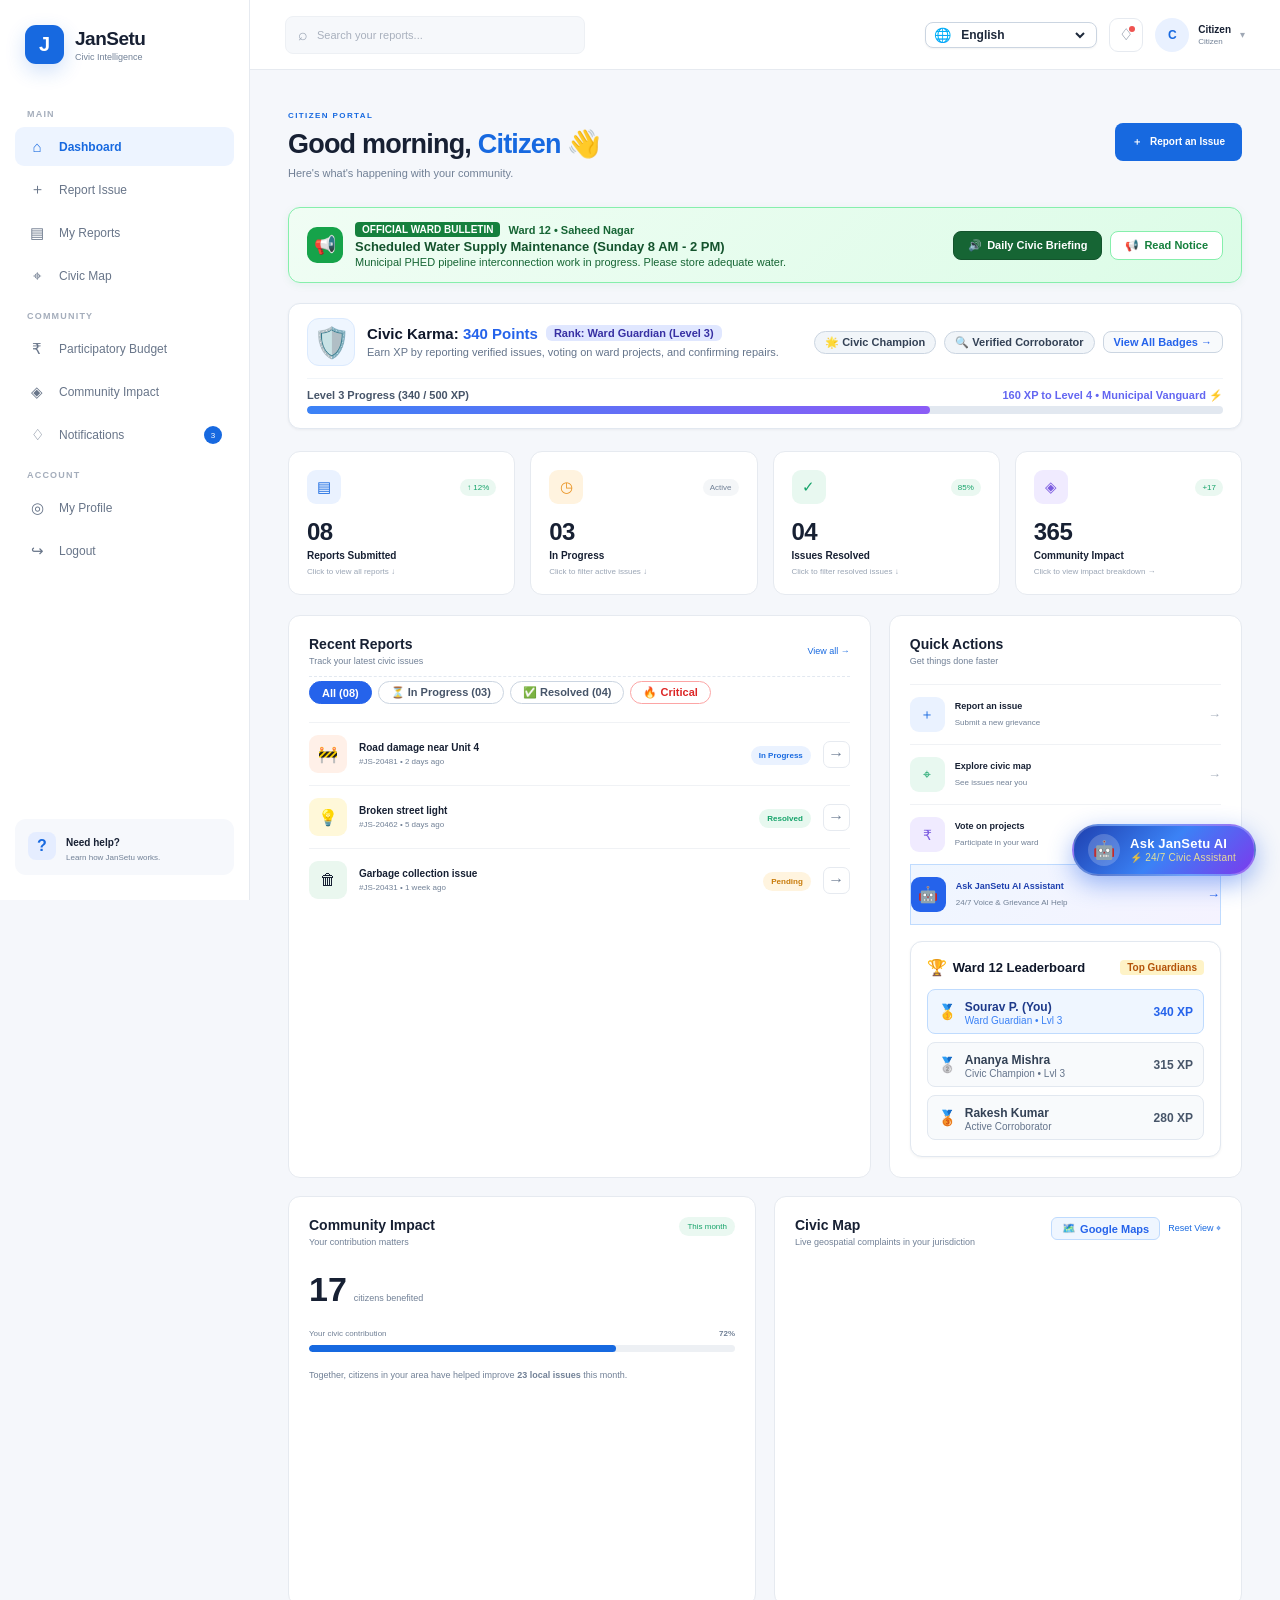
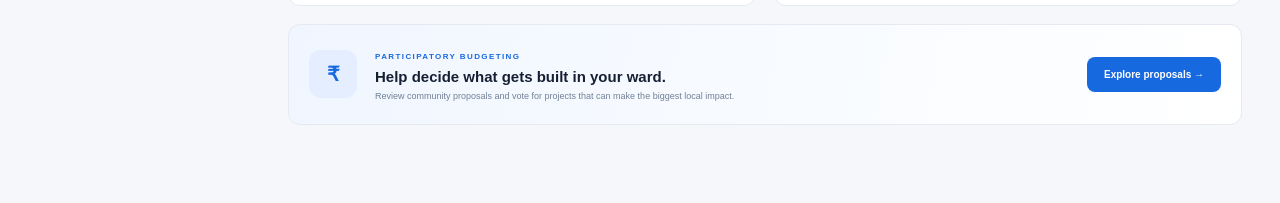
==== commit a747f133: "Add Ask JanSetu AI Assistant to Citizen Dashboard Quick Actions, update alert labels, and ensure aut" ====
--- a/citizendashboard.html
+++ b/citizendashboard.html
@@ -872,6 +872,34 @@
                             </div>
 
                             <span>
+                                →
+                            </span>
+
+                        </button>
+
+                        <button
+                            class="quick-action"
+                            onclick="if(window.JanSetuAIChatbot && window.JanSetuAIChatbot.open) { window.JanSetuAIChatbot.open(); } else if (document.getElementById('aiChatWindow')) { document.getElementById('aiChatWindow').classList.add('active'); document.getElementById('aiInput')?.focus(); }"
+                            style="background: linear-gradient(135deg, #eff6ff 0%, #f5f3ff 100%); border: 1px solid #bfdbfe;"
+                        >
+
+                            <div class="quick-icon" style="background: #2563eb; color: #ffffff; font-size: 16px;">
+                                🤖
+                            </div>
+
+                            <div>
+
+                                <strong style="color: #1e40af;">
+                                    Ask JanSetu AI Assistant
+                                </strong>
+
+                                <span>
+                                    24/7 Voice & Grievance AI Help
+                                </span>
+
+                            </div>
+
+                            <span style="color: #2563eb; font-weight: bold;">
                                 →
                             </span>
 
@@ -1694,16 +1722,16 @@
                 <!-- Translated spoken text shown here -->
             </div>
 
-            <!-- WhatsApp Live Updates Subscription Box -->
-            <div style="margin-bottom: 14px; padding: 10px 14px; background: #f0fdf4; border: 1px solid #86efac; border-radius: 8px; display: flex; align-items: center; justify-content: space-between;">
+            <!-- JanSetu AI Live Updates Subscription Box -->
+            <div style="margin-bottom: 14px; padding: 10px 14px; background: #eff6ff; border: 1px solid #bfdbfe; border-radius: 8px; display: flex; align-items: center; justify-content: space-between;">
                 <div style="display: flex; align-items: center; gap: 8px;">
-                    <span style="font-size: 18px;">📱</span>
+                    <span style="font-size: 18px;">🤖</span>
                     <div>
-                        <strong style="font-size: 11px; color: #14532d; display: block;">WhatsApp Live Progress Alerts</strong>
-                        <span style="font-size: 10px; color: #166534;">Receive dispatch & photo verification updates</span>
-                    </div>
-                </div>
-                <button type="button" id="modalWhatsAppSubscribeBtn" onclick="toggleWhatsAppSubscription()" style="padding: 4px 10px; background: #25D366; color: #fff; border: none; border-radius: 6px; font-size: 11px; font-weight: 700; cursor: pointer;">
+                        <strong style="font-size: 11px; color: #1e40af; display: block;">JanSetu AI Live Progress Alerts</strong>
+                        <span style="font-size: 10px; color: #2563eb;">Receive AI contractor dispatch & photo verification updates</span>
+                    </div>
+                </div>
+                <button type="button" id="modalWhatsAppSubscribeBtn" onclick="toggleWhatsAppSubscription()" style="padding: 4px 10px; background: #2563eb; color: #fff; border: none; border-radius: 6px; font-size: 11px; font-weight: 700; cursor: pointer;">
                     ✓ Subscribed
                 </button>
             </div>
@@ -1845,7 +1873,7 @@
                 <!-- Notification Alert Toggles -->
                 <div style="margin-top: 12px; padding-top: 10px; border-top: 1px dashed #cbd5e1; display: flex; justify-content: space-between; align-items: center; flex-wrap: wrap; gap: 8px;">
                     <label style="font-size: 11px; color: #334155; display: flex; align-items: center; gap: 6px; cursor: pointer;">
-                        <input type="checkbox" id="profileNotifyWhatsApp" checked> 📱 WhatsApp Live Alerts
+                        <input type="checkbox" id="profileNotifyWhatsApp" checked> 🤖 JanSetu AI Live Alerts
                     </label>
                     <label style="font-size: 11px; color: #334155; display: flex; align-items: center; gap: 6px; cursor: pointer;">
                         <input type="checkbox" id="profileNotifySMS" checked> ✉️ SMS Emergency Alerts
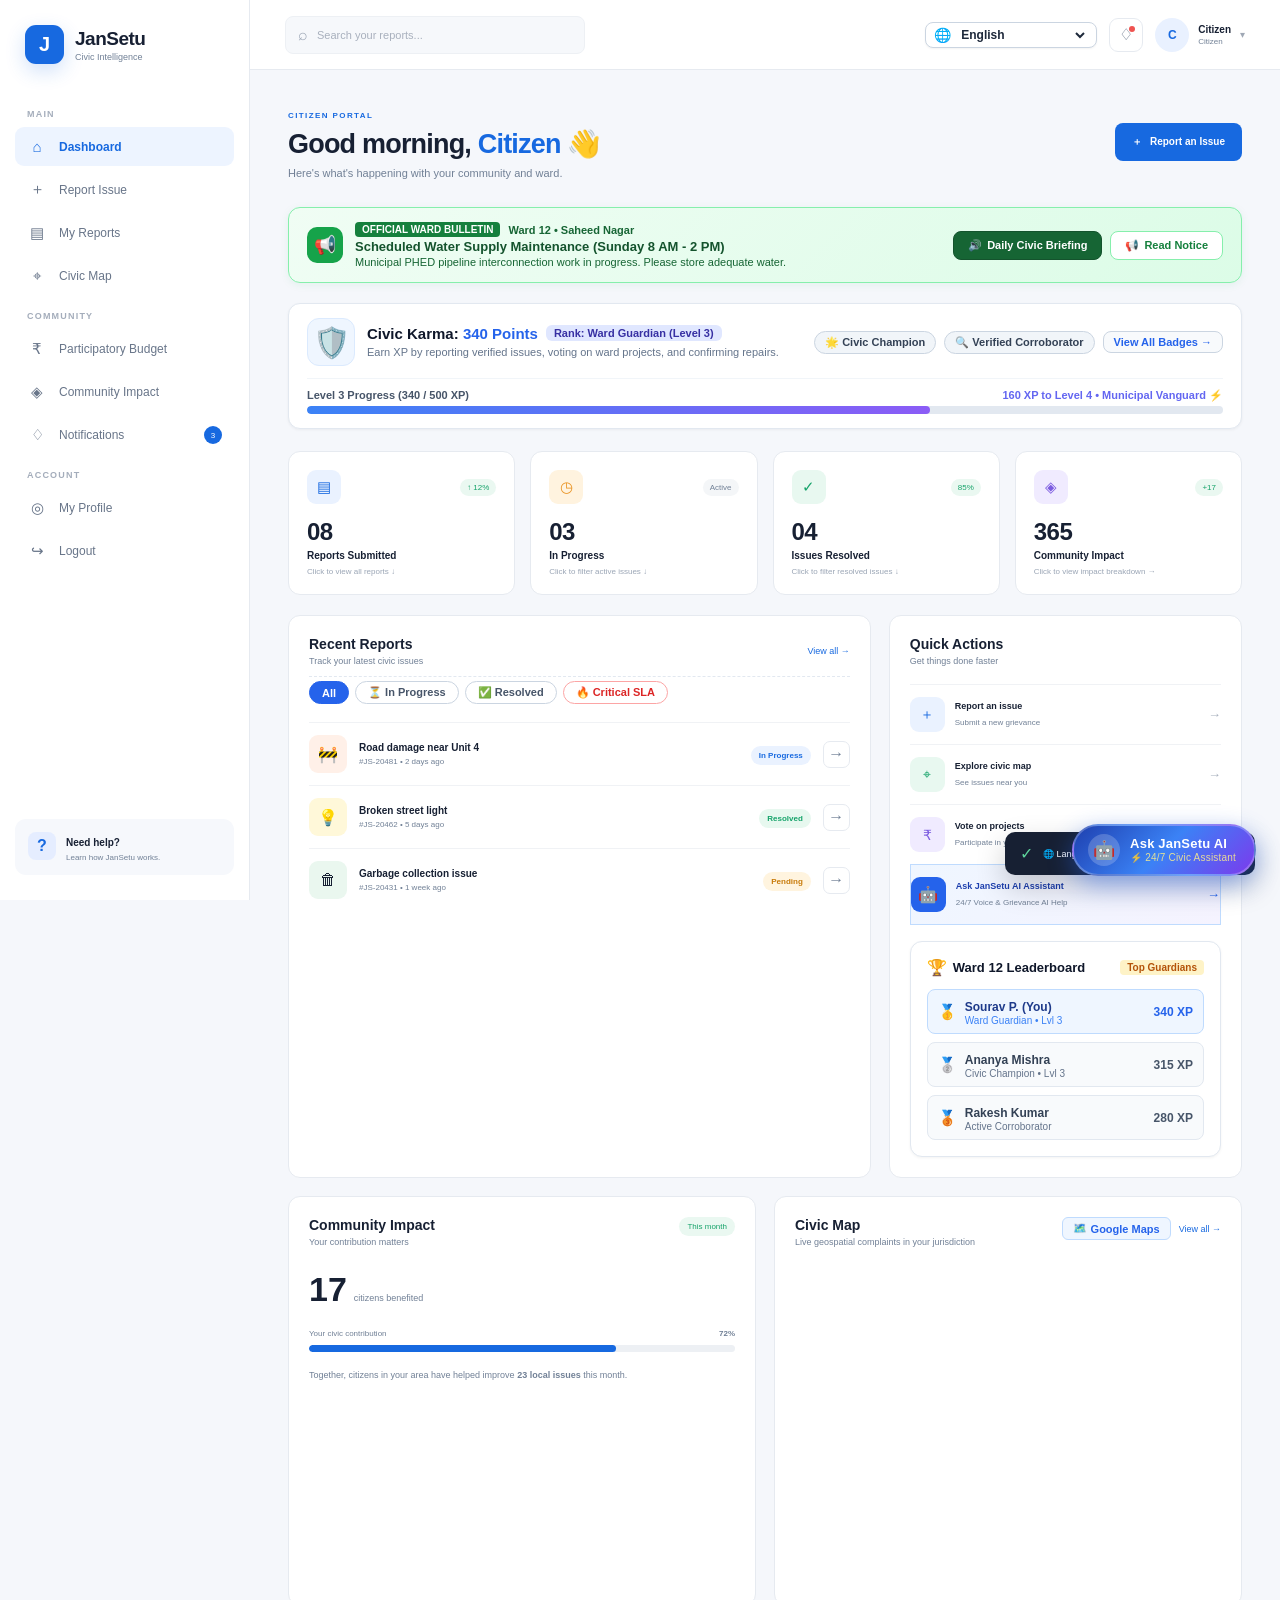
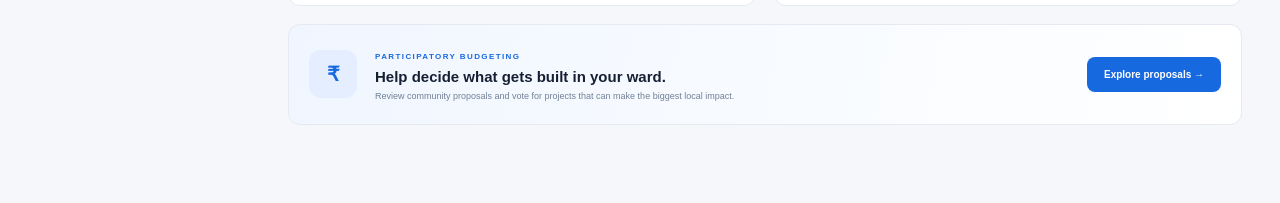
==== commit 50266181: "Implement JanSetu Unified Multilingual i18n Engine for seamless regional language switching across C" ====
--- a/citizendashboard.html
+++ b/citizendashboard.html
@@ -1920,6 +1920,7 @@
     <script src="https://unpkg.com/leaflet@1.9.4/dist/leaflet.js" integrity="sha256-20nQCchB9co0qIjJZRGuk2/Z9VM+kNiyxNV1lvTlZBo=" crossorigin=""></script>
     <script src="maps-adapter.js"></script>
     <script src="api.js"></script>
+    <script src="i18n.js"></script>
     <script src="pdf-generator.js"></script>
     <script src="ai-chatbot.js"></script>
     <script src="dashboard.js"></script>
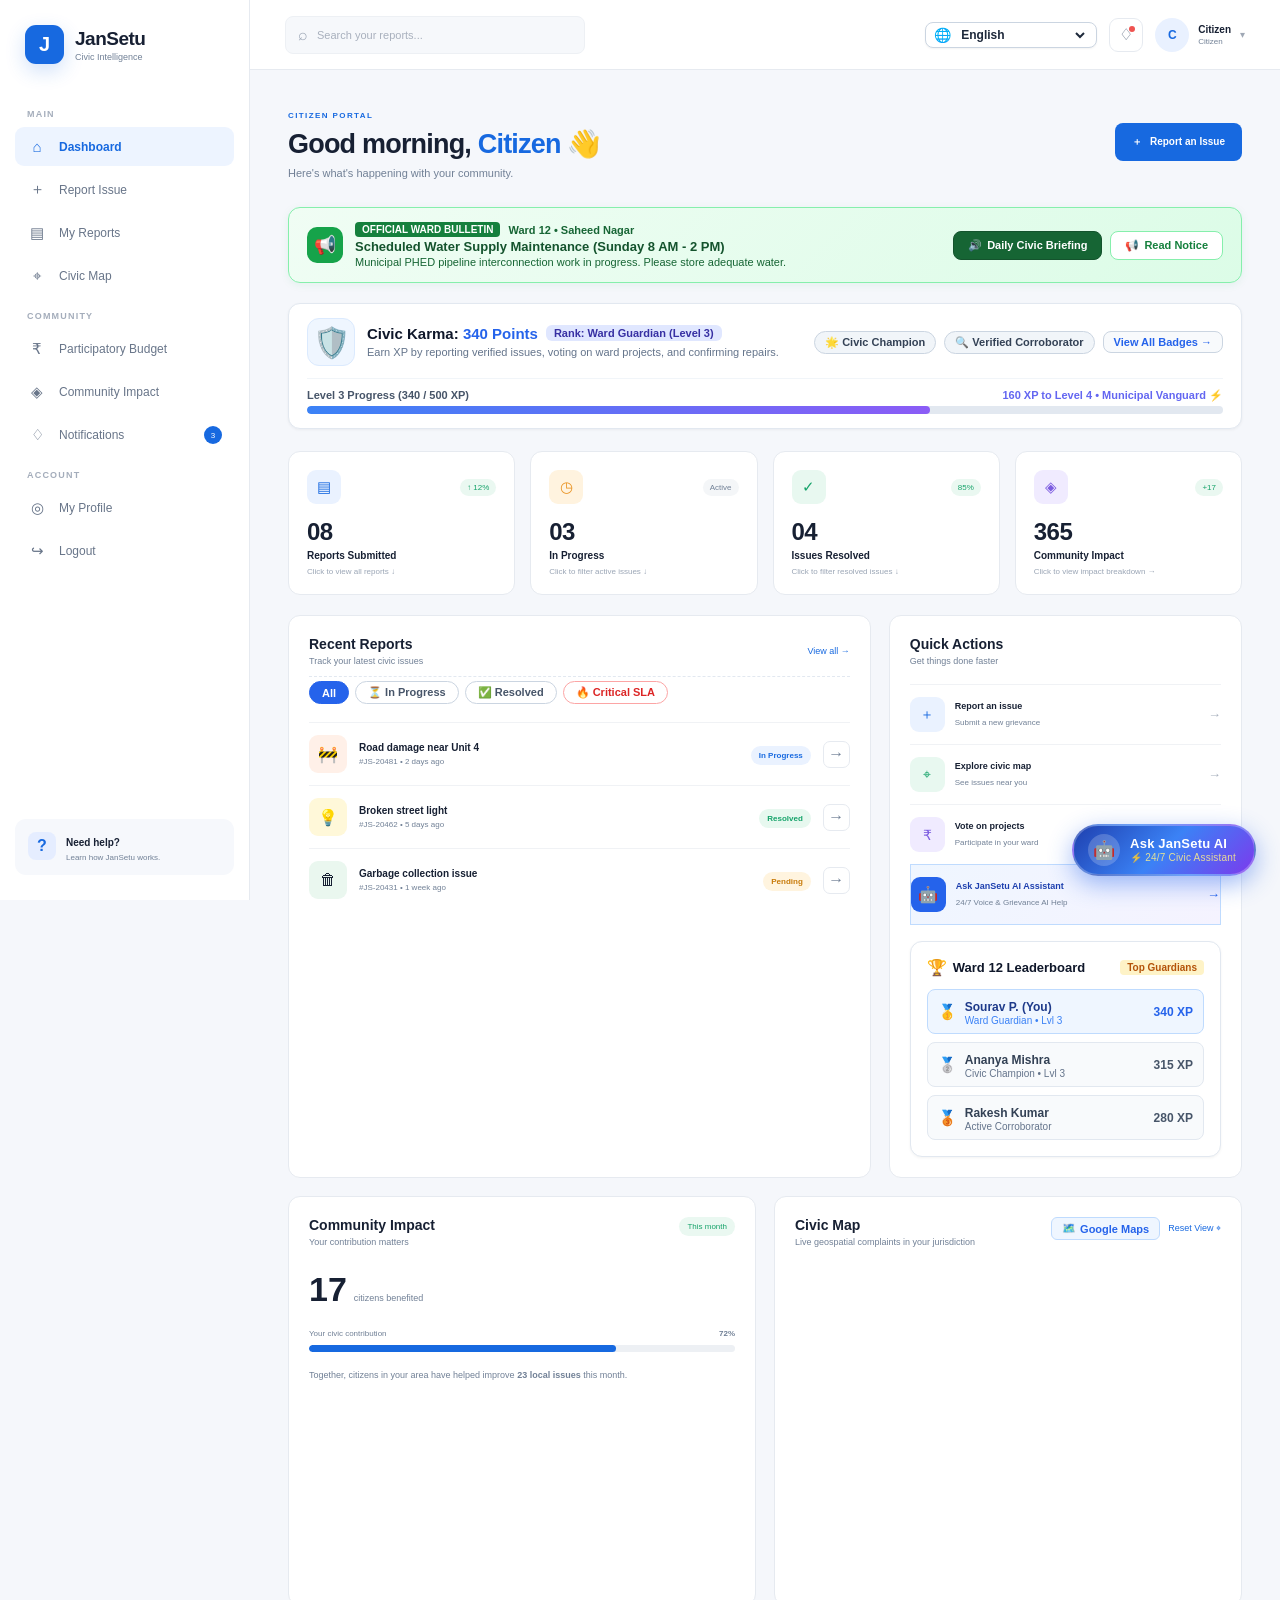
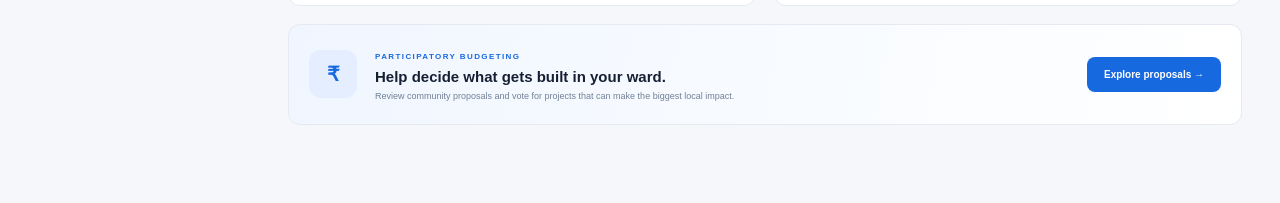
==== commit be457ac9: "Fix 100% regional language translation across all cards, sidebars, stats, and dynamic lists on Citiz" ====
--- a/citizendashboard.html
+++ b/citizendashboard.html
@@ -530,10 +530,10 @@
                     <h2 id="totalReportsCount">
                         08
                     </h2>
-                    <p>
+                    <p data-i18n="stat_reports_submitted">
                         Reports Submitted
                     </p>
-                    <span class="stat-description">
+                    <span class="stat-description" data-i18n="stat_reports_submitted_sub">
                         Click to view all reports ↓
                     </span>
                 </div>
@@ -544,17 +544,17 @@
                         <div class="stat-icon orange">
                             ◷
                         </div>
-                        <span class="trend">
+                        <span class="trend" data-i18n="trend_active">
                             Active
                         </span>
                     </div>
                     <h2 id="inProgressReportsCount">
                         03
                     </h2>
-                    <p>
+                    <p data-i18n="stat_in_progress">
                         In Progress
                     </p>
-                    <span class="stat-description">
+                    <span class="stat-description" data-i18n="stat_in_progress_sub">
                         Click to filter active issues ↓
                     </span>
                 </div>
@@ -572,10 +572,10 @@
                     <h2 id="resolvedReportsCount">
                         04
                     </h2>
-                    <p>
+                    <p data-i18n="stat_issues_resolved">
                         Issues Resolved
                     </p>
-                    <span class="stat-description">
+                    <span class="stat-description" data-i18n="stat_issues_resolved_sub">
                         Click to filter resolved issues ↓
                     </span>
                 </div>
@@ -593,10 +593,10 @@
                     <h2 id="communityImpactTotalCount">
                         365
                     </h2>
-                    <p>
+                    <p data-i18n="stat_community_impact">
                         Community Impact
                     </p>
-                    <span class="stat-description">
+                    <span class="stat-description" data-i18n="stat_community_impact_sub">
                         Click to view impact breakdown →
                     </span>
                 </div>
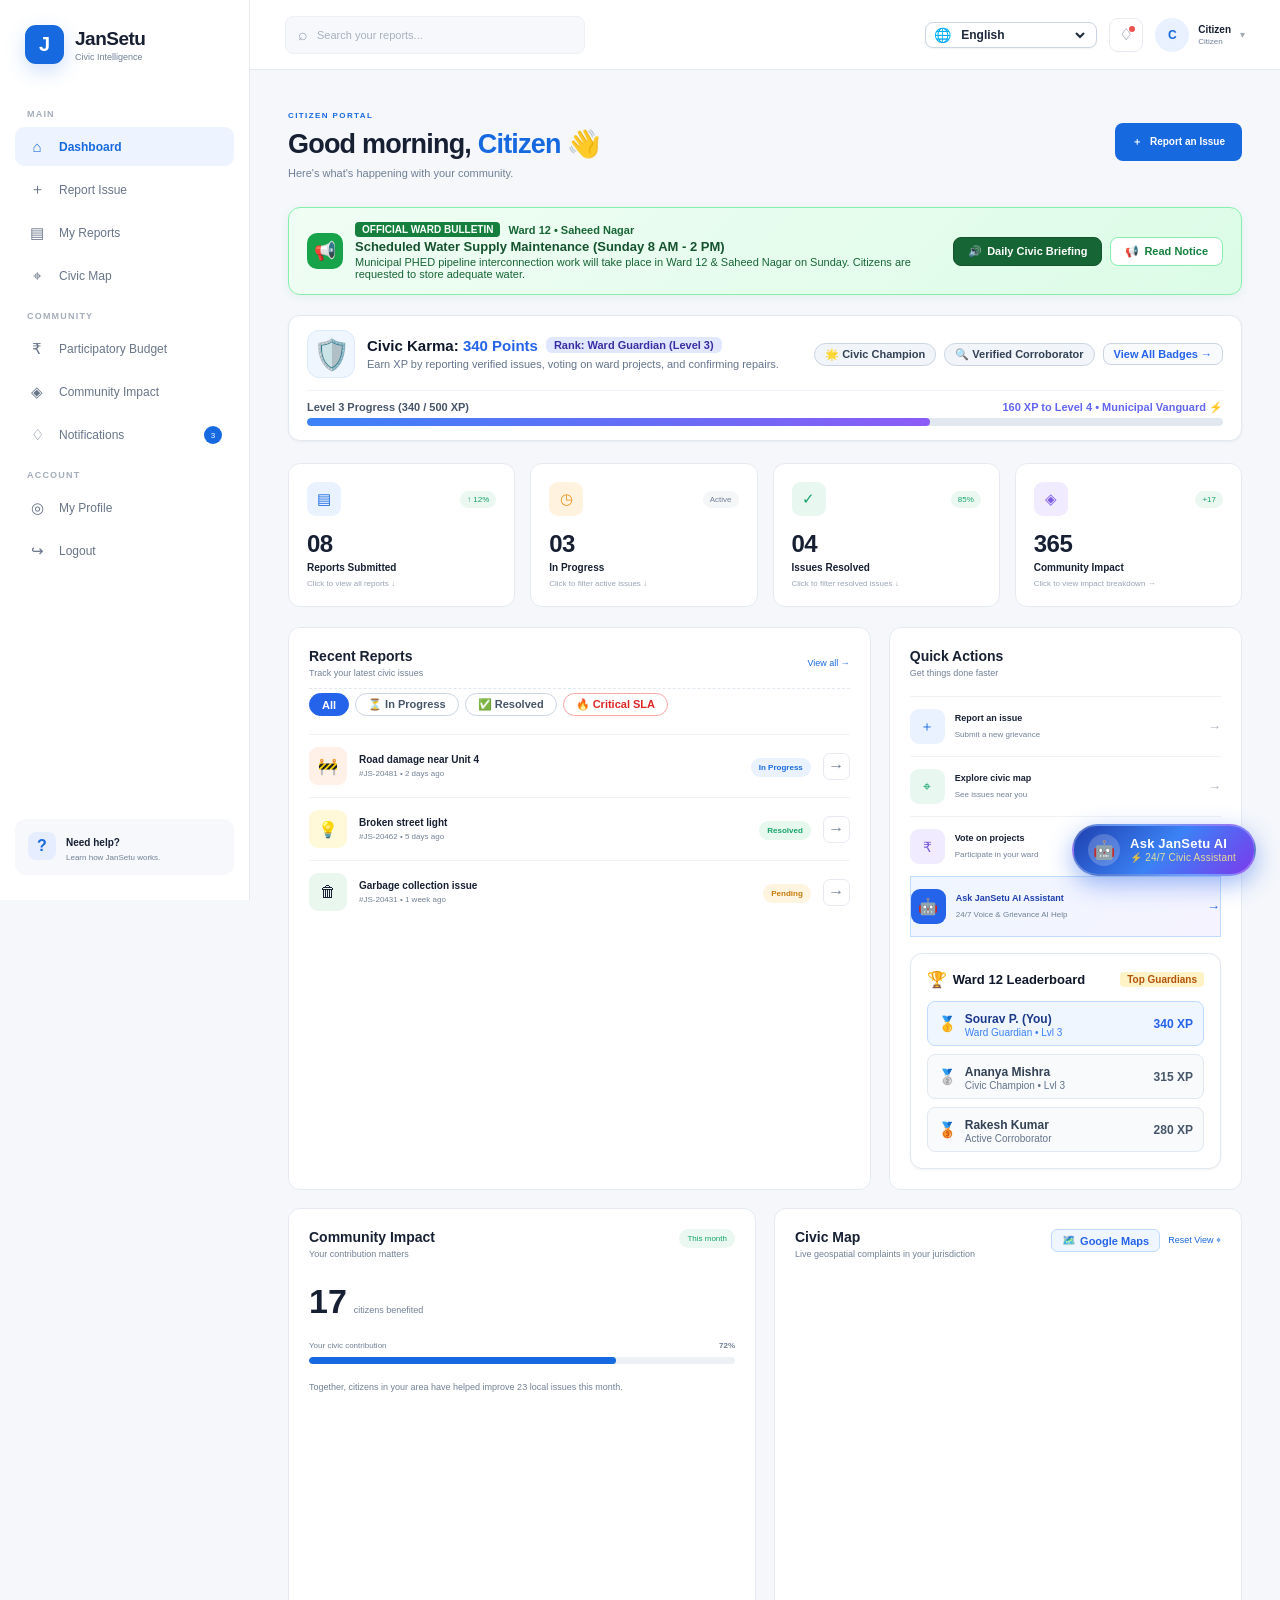
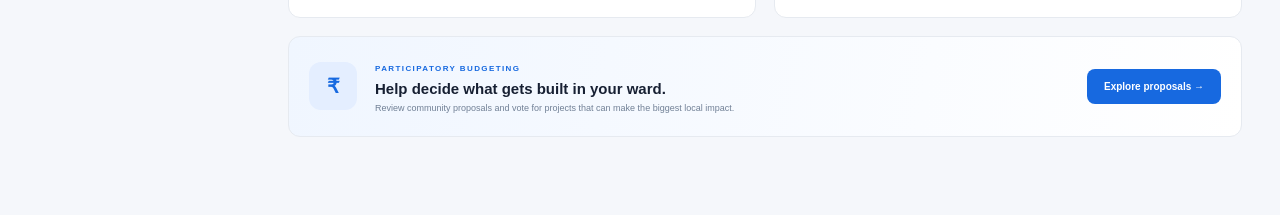
==== commit 3bf4d0ce: "Add Stop Listening to Official Ward Bulletin across Citizen and Officer Dashboards" ====
--- a/citizendashboard.html
+++ b/citizendashboard.html
@@ -458,7 +458,7 @@
                             <span>📢</span> Read Notice
                         </button>
                         <button id="bulletinStopAudioBtn" onclick="JanSetuBulletin.stopAudio()" style="display: none; background: #ef4444; border: 1px solid #dc2626; color: #ffffff; padding: 7px 12px; border-radius: 8px; font-size: 11px; font-weight: 700; cursor: pointer;">
-                            ⏹ Stop
+                            ⏹ Stop Listening
                         </button>
                     </div>
                 </div>
